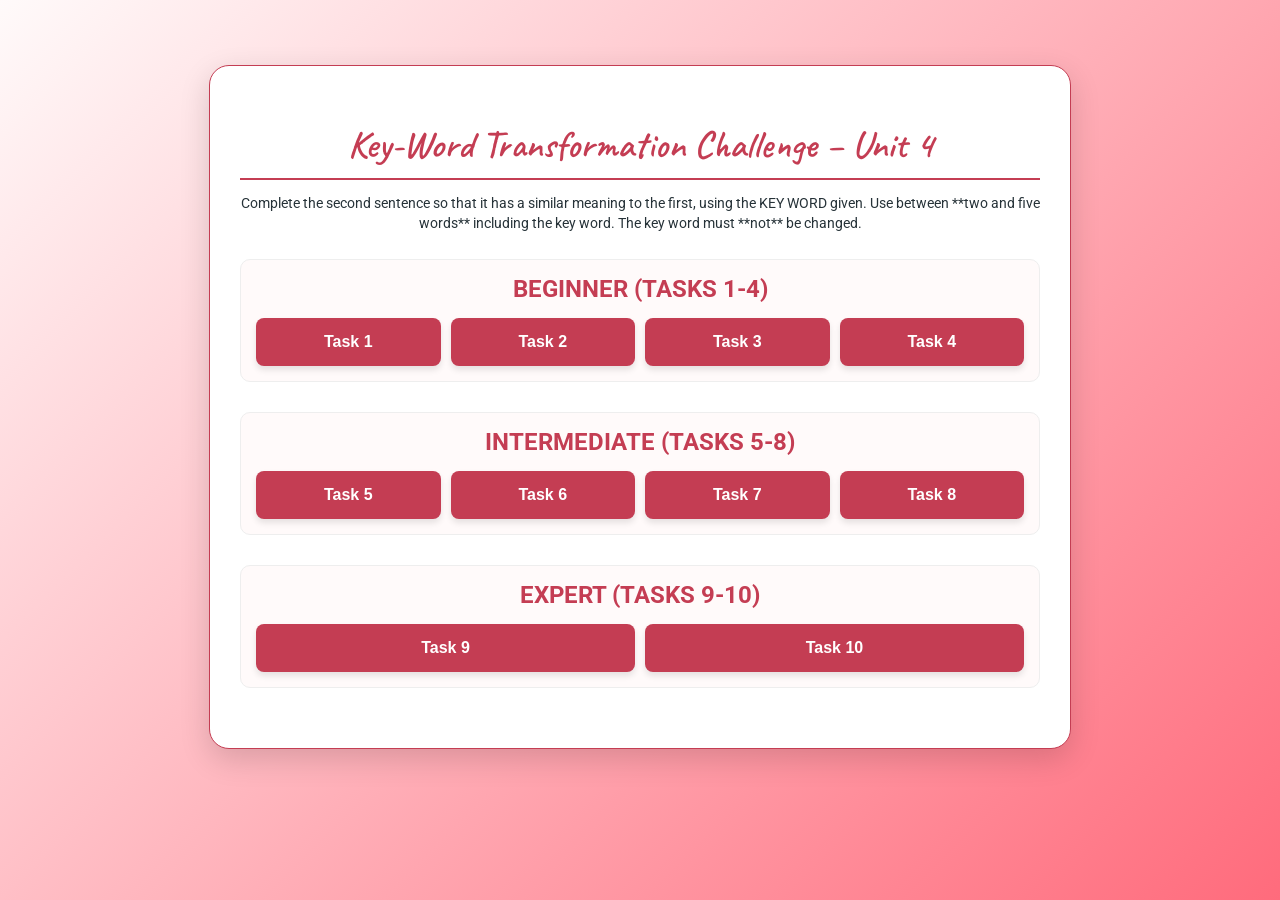
==== expressions1.html @ 1de0b6a9 "Create expressions1.html" ====
<!DOCTYPE html>
<html lang="de">
<head>
    <meta charset="UTF-8">
    <meta name="viewport" content="width=device-width, initial-scale=1.0">
    <title>Key-Word Transformation (Unit 4)</title>
    
    <link rel="preconnect" href="https://fonts.googleapis.com">
    <link rel="preconnect" href="https://fonts.gstatic.com" crossorigin>
    <link href="https://fonts.googleapis.com/css2?family=Caveat:wght@600&family=Roboto:wght@400;700&display=swap" rel="stylesheet">

    <style>
        /* Futuristische/Stylische Rosa-Palette (Unit 4) */
        :root {
            --color-primary: #FF6B7C; /* Leuchtendes Koralle-Pink */
            --color-secondary: #C43D53; /* Dunklere Akzentfarbe */
            --color-background: #fffafa; /* Sehr helles Weiß-Rosa */
            --color-text: #263238; /* Dunkelgrau */
            --color-success: #43a047; /* Grün für Korrekt */
            --color-error: #e53935; /* Rot für Fehler */
            --color-card: #ffffff; /* Weiße Kartenbasis */
            --shadow: 0 10px 30px rgba(0,0,0,0.15);
        }
        
        body {
            box-sizing: border-box;
            margin: 0;
            padding: 20px;
            font-family: 'Roboto', sans-serif;
            background: linear-gradient(135deg, var(--color-background) 0%, var(--color-primary) 100%);
            min-height: 100vh;
            display: flex;
            flex-direction: column;
            align-items: center;
        }

        .main-container {
            background: var(--color-card);
            border-radius: 20px;
            padding: 30px;
            box-shadow: var(--shadow);
            max-width: 800px;
            width: 95%;
            margin-top: 5vh;
            border: 1px solid var(--color-secondary);
        }

        .title {
            font-family: 'Caveat', cursive;
            font-size: 38px;
            font-weight: 600;
            color: var(--color-secondary);
            margin-bottom: 10px;
            text-align: center; 
            border-bottom: 2px solid var(--color-secondary);
            padding-bottom: 10px;
        }

        .instructions {
            text-align: center;
            font-size: 14px;
            color: var(--color-text);
            margin-bottom: 25px;
            line-height: 1.4;
        }
        
        /* MENU STYLING */
        #menuScreen {
            text-align: center;
        }

        .difficulty-group {
            margin-bottom: 30px;
            padding: 15px;
            border: 1px solid #eee;
            border-radius: 10px;
            background-color: var(--color-background);
        }

        .difficulty-title {
            font-size: 1.5em;
            font-weight: 700;
            color: var(--color-secondary);
            margin-bottom: 15px;
            text-transform: uppercase;
        }

        .menu-buttons-grid {
            display: grid;
            grid-template-columns: repeat(auto-fit, minmax(120px, 1fr));
            gap: 10px;
        }

        .task-button {
            background-color: var(--color-secondary);
            color: white;
            border: none;
            padding: 15px 5px;
            border-radius: 8px;
            font-size: 16px;
            font-weight: 700;
            cursor: pointer;
            transition: all 0.3s;
            box-shadow: 0 4px 6px rgba(0, 0, 0, 0.1);
        }

        .task-button:hover {
            background-color: var(--color-primary);
            color: var(--color-text);
            transform: translateY(-2px);
        }

        /* AUFGABEN-STYLING (TASK SCREEN) */
        #taskScreen {
            display: none;
        }

        .task-header {
            display: flex;
            justify-content: space-between;
            align-items: center;
            margin-bottom: 20px;
        }

        .task-title-detail {
            font-size: 1.6em;
            color: var(--color-secondary);
            font-weight: 700;
        }

        .back-button {
            background-color: #9e9e9e; /* Grau */
            color: white;
            border: none;
            padding: 10px 15px;
            border-radius: 8px;
            font-size: 14px;
            cursor: pointer;
            transition: all 0.3s;
        }
        
        /* LÜCKENTEXT STYLING */
        .exercise-list {
            list-style: none;
            padding: 0;
        }

        .exercise-item {
            display: flex;
            flex-direction: column;
            padding: 15px 0;
            border-bottom: 1px dashed #ccc;
            text-align: left;
        }
        
        .exercise-item:last-child {
            border-bottom: none;
        }

        .number {
            font-weight: bold;
            color: var(--color-secondary);
            font-size: 1.2em;
            width: 30px;
            flex-shrink: 0;
            margin-bottom: 10px;
        }

        .original-sentence {
            line-height: 1.6;
            margin-bottom: 10px;
        }

        .transformation {
            display: flex;
            align-items: center;
        }

        .transformation span:first-child {
             padding-right: 5px; /* Abstand vor dem Input */
        }
        
        .transformation span:last-child {
             padding-left: 5px; /* Abstand nach dem Input */
        }

        .gap-input {
            width: 350px; 
            padding: 8px 12px;
            border: 2px solid #ccc;
            border-radius: 8px;
            font-size: 16px;
            transition: all 0.2s;
            margin-right: 5px;
            margin-left: 5px;
            text-align: center;
        }
        .gap-input:focus {
            outline: none;
            border-color: var(--color-secondary);
            box-shadow: 0 0 5px rgba(196, 61, 83, 0.5);
        }
        
        .hint {
            font-weight: bold;
            color: var(--color-secondary);
            font-size: 1.1em;
            width: 120px;
            flex-shrink: 0;
            text-align: right;
            margin-left: 10px;
        }

        /* CHECK BUTTON & FEEDBACK */
        .controls {
            text-align: center;
            padding-top: 20px;
        }

        .check-button {
            background-color: var(--color-secondary);
            color: white;
            border: none;
            padding: 12px 30px;
            border-radius: 10px;
            font-size: 18px;
            font-weight: 700;
            cursor: pointer;
            transition: all 0.3s;
            box-shadow: 0 4px 10px rgba(0, 0, 0, 0.1);
        }

        .check-button:hover {
            background-color: var(--color-primary);
            color: var(--color-text);
            transform: translateY(-2px);
        }

        .result-message {
            margin-top: 20px;
            font-size: 1.1em;
            font-weight: 700;
            padding: 15px;
            border-radius: 8px;
        }

        .result-message.success {
            background-color: #e8f5e9; 
            color: var(--color-success);
        }

        .result-message.failure {
            background-color: #fbe9e7;
            color: var(--color-error);
        }

        /* LÖSUNGSANZEIGE */
        .show-solution {
            text-decoration: underline;
            color: var(--color-secondary);
            cursor: pointer;
            margin-left: 15px;
        }
        
        .correct-answer {
            color: var(--color-success);
            font-weight: bold;
            margin-left: 10px;
            display: none;
        }

    </style>
</head>
<body>
    
    <div class="main-container">
        <h1 class="title">Key-Word Transformation Challenge – Unit 4</h1>
        <p class="instructions">Complete the second sentence so that it has a similar meaning to the first, using the KEY WORD given. Use between **two and five words** including the key word. The key word must **not** be changed.</p>

        <!-- MENU SCREEN -->
        <div id="menuScreen">
            
            <div class="difficulty-group">
                <div class="difficulty-title">Beginner (Tasks 1-4)</div>
                <div class="menu-buttons-grid">
                    <button class="task-button" onclick="loadTask(1)">Task 1</button>
                    <button class="task-button" onclick="loadTask(2)">Task 2</button>
                    <button class="task-button" onclick="loadTask(3)">Task 3</button>
                    <button class="task-button" onclick="loadTask(4)">Task 4</button>
                </div>
            </div>

            <div class="difficulty-group">
                <div class="difficulty-title">Intermediate (Tasks 5-8)</div>
                <div class="menu-buttons-grid">
                    <button class="task-button" onclick="loadTask(5)">Task 5</button>
                    <button class="task-button" onclick="loadTask(6)">Task 6</button>
                    <button class="task-button" onclick="loadTask(7)">Task 7</button>
                    <button class="task-button" onclick="loadTask(8)">Task 8</button>
                </div>
            </div>

            <div class="difficulty-group">
                <div class="difficulty-title">Expert (Tasks 9-10)</div>
                <div class="menu-buttons-grid">
                    <button class="task-button" onclick="loadTask(9)">Task 9</button>
                    <button class="task-button" onclick="loadTask(10)">Task 10</button>
                </div>
            </div>
        </div>

        <!-- TASK SCREEN -->
        <div id="taskScreen">
            <div class="task-header">
                <button class="back-button" onclick="showMenu()">← Zurück zur Auswahl</button>
                <div class="task-title-detail" id="currentTaskTitle">Task X - Level Y</div>
            </div>

            <ul class="exercise-list" id="exerciseList">
                <!-- Exercises will be generated here -->
            </ul>

            <div class="controls">
                <button class="check-button" onclick="checkAllAnswers()">Prüfen</button>
                <span class="show-solution" id="solutionButton" onclick="toggleSolutions()">Lösungen anzeigen</span>
                <div class="result-message" id="resultMessage" style="display: none;"></div>
            </div>
        </div>
    </div>

    <script>
        // #######################################################
        // 1. ÜBUNGSDATEN (10 Tasks à 5 Sätze = 50 Transformationen für Unit 4)
        // KORRIGIERTE STRUKTUR
        // #######################################################
        const allTasks = {
            // --- BEGINNER TASKS (1-4) ---
            1: {
                level: "Beginner",
                exercises: [
                    { id: 1, sentence1: "The doctor examined the patient's knee very carefully.", sentence2_part1: "The doctor carried", sentence2_part2: "the patient's knee.", key_word: "EXAMINATION", answer: "out a careful examination of" }, // 5 words
                    { id: 2, sentence1: "They decided not to participate in the local election.", sentence2_part1: "They decided", sentence2_part2: "the local election.", key_word: "PART", answer: "not to take part in" }, // 5 words
                    { id: 3, sentence1: "The manager intends to transform the office space soon.", sentence2_part1: "The manager", sentence2_part2: "to transform the office space soon.", key_word: "IS", answer: "is intending" }, // 2 words
                    { id: 4, sentence1: "The amount of toxic waste was more than we had anticipated.", sentence2_part1: "The amount of toxic waste", sentence2_part2: "anticipated.", key_word: "GREATER", answer: "was greater than" }, // 3 words
                    { id: 5, sentence1: "The company will reduce the number of employees next month.", sentence2_part1: "The company will", sentence2_part2: "the number of employees next month.", key_word: "DOWN", answer: "cut down on" } // 3 words
                ]
            },
            2: {
                level: "Beginner",
                exercises: [
                    { id: 1, sentence1: "The military leader said he would not surrender his command easily.", sentence2_part1: "The military leader said he would not", sentence2_part2: "his command easily.", key_word: "DOWN", answer: "back down" }, // 2 words
                    { id: 2, sentence1: "We must unite now, otherwise we will lose the battle.", sentence2_part1: "We will lose the battle", sentence2_part2: "we unite now.", key_word: "UNLESS", answer: "unless" }, // 1 word
                    { id: 3, sentence1: "They don't often show such enthusiasm for a new project.", sentence2_part1: "", sentence2_part2: "they show such enthusiasm for a new project.", key_word: "RARELY", answer: "Rarely do" }, // 2 words
                    { id: 4, sentence1: "I wish I had been more active in the climate movement.", sentence2_part1: "I wish I", sentence2_part2: "the climate movement.", key_word: "PART", answer: "had taken part in" }, // 4 words
                    { id: 5, sentence1: "The environmental damage was very intense and required immediate action.", sentence2_part1: "The environmental damage was a", sentence2_part2: "and required immediate action.", key_word: "MAJOR", answer: "major issue" } // 2 words
                ]
            },
            3: {
                level: "Beginner",
                exercises: [
                    { id: 1, sentence1: "She has the ability to organize everything systematically and logically.", sentence2_part1: "She can", sentence2_part2: "everything systematically and logically.", key_word: "SYSTEMATIC", answer: "organize" }, // 1 word
                    { id: 2, sentence1: "The mayor promised to take action immediately to tackle the problem.", sentence2_part1: "The mayor promised to", sentence2_part2: "immediately to tackle the problem.", key_word: "MEASURES", answer: "take measures" }, // 2 words
                    { id: 3, sentence1: "The old warehouse is believed to have been renovated last year.", sentence2_part1: "It", sentence2_part2: "the old warehouse was renovated last year.", key_word: "IS", answer: "is believed that" }, // 3 words
                    { id: 4, sentence1: "It's obvious that the project manager exaggerates the difficulties.", sentence2_part1: "It", sentence2_part2: "that the project manager exaggerates the difficulties.", key_word: "CLEAR", answer: "is clear" }, // 2 words
                    { id: 5, sentence1: "I regret not having invested in solar power years ago.", sentence2_part1: "", sentence2_part2: "I had invested in solar power years ago.", key_word: "WISH", answer: "I wish" } // 2 words
                ]
            },
            4: {
                level: "Beginner",
                exercises: [
                    { id: 1, sentence1: "The police searched the entire area to find evidence of the crime.", sentence2_part1: "The police searched the entire area to", sentence2_part2: "the crime.", key_word: "INVESTIGATE", answer: "investigate" }, // 1 word
                    { id: 2, sentence1: "He said the final decision was his own and was not open to question.", sentence2_part1: "He said the decision was", sentence2_part2: "and was not open to question.", key_word: "FINAL", answer: "final" }, // 1 word
                    { id: 3, sentence1: "She has been a loyal member of the general assembly for five years.", sentence2_part1: "She has", sentence2_part2: "the general assembly for five years.", key_word: "MEMBER", answer: "been a member of" }, // 4 words
                    { id: 4, sentence1: "He always tries to get involved in the discussion about green energy.", sentence2_part1: "He always tries to", sentence2_part2: "in the discussion about green energy.", key_word: "PART", answer: "take part" }, // 2 words
                    { id: 5, sentence1: "The two organizations worked together to achieve a great outcome.", sentence2_part1: "The two organizations worked", sentence2_part2: "to achieve a great outcome.", key_word: "COOPERATION", answer: "in cooperation" } // 2 words
                ]
            },
            
            // --- INTERMEDIATE TASKS (5-8) ---
            5: {
                level: "Intermediate",
                exercises: [
                    { id: 1, sentence1: "The lawyer was able to prove the client's innocence.", sentence2_part1: "The lawyer was", sentence2_part2: "to prove the client's innocence.", key_word: "EVIDENCE", answer: "able to find evidence" }, // 4 words
                    { id: 2, sentence1: "The amount of carbon dioxide in the air has steadily increased.", sentence2_part1: "There has been a steady", sentence2_part2: "the amount of carbon dioxide in the air.", key_word: "RISE", answer: "rise in" }, // 2 words
                    { id: 3, sentence1: "Only after the negotiations did they approve the budget.", sentence2_part1: "They", sentence2_part2: "approve the budget until after the negotiations.", key_word: "NOT", answer: "did not" }, // 2 words
                    { id: 4, sentence1: "I wish I could have witnessed the transition to democracy.", sentence2_part1: "", sentence2_part2: "I could have witnessed the transition to democracy.", key_word: "COULD", answer: "If only" }, // 2 words
                    { id: 5, sentence1: "The construction team was able to navigate the difficult terrain without any problems.", sentence2_part1: "The construction team", sentence2_part2: "navigating the difficult terrain.", key_word: "DIFFICULTY", answer: "had no difficulty" } // 3 words
                ]
            },
            6: {
                level: "Intermediate",
                exercises: [
                    { id: 1, sentence1: "The old man was too weak to lift the heavy shoebox.", sentence2_part1: "The old man", sentence2_part2: "to lift the heavy shoebox.", key_word: "STRENGTH", answer: "did not have the strength" }, // 5 words
                    { id: 2, sentence1: "The manager's intention was to transform the office into an open space.", sentence2_part1: "The manager's plan", sentence2_part2: "transforming the office into an open space.", key_word: "AIMED", answer: "was aimed at" }, // 3 words
                    { id: 3, sentence1: "We must accept that the old process is now irrelevant.", sentence2_part1: "We must", sentence2_part2: "the irrelevance of the old process.", key_word: "TERMS", answer: "come to terms with" }, // 4 words
                    { id: 4, sentence1: "The news of the scandal came as a great shock to all the activists.", sentence2_part1: "All the activists", sentence2_part2: "by the news of the scandal.", key_word: "TAKEN", answer: "were taken aback" }, // 3 words
                    { id: 5, sentence1: "They finally made a compromise on the details of the agreement.", sentence2_part1: "They finally made a", sentence2_part2: "on the details of the agreement.", key_word: "TRADE", answer: "trade-off" } // 2 words
                ]
            },
            7: {
                level: "Intermediate",
                exercises: [
                    { id: 1, sentence1: "I regret not having been open-minded about her proposal.", sentence2_part1: "", sentence2_part2: "I had been open-minded about her proposal.", key_word: "ONLY", answer: "If only" }, // 2 words
                    { id: 2, sentence1: "He rarely makes a mistake when transcribing data.", sentence2_part1: "It is", sentence2_part2: "that he makes a mistake when transcribing data.", key_word: "SELDOM", answer: "seldom" }, // 1 word
                    { id: 3, sentence1: "I think you should reconsider your intention to quit the job.", sentence2_part1: "I think", sentence2_part2: "reconsider your intention to quit the job.", key_word: "BETTER", answer: "you had better" }, // 3 words
                    { id: 4, sentence1: "He said the sheer volume of toxic waste was hard to tackle.", sentence2_part1: "He said it was hard work", sentence2_part2: "the sheer volume of toxic waste.", key_word: "TACKLING", answer: "tackling" }, // 1 word
                    { id: 5, sentence1: "They will not approve the funds unless all the candidates are examined.", sentence2_part1: "They will not approve the funds", sentence2_part2: "all the candidates are examined.", key_word: "IF", answer: "if" } // 1 word
                ]
            },
            8: {
                level: "Intermediate",
                exercises: [
                    { id: 1, sentence1: "It's possible that the colony will be successful, but it's doubtful.", sentence2_part1: "There", sentence2_part2: "of the colony's success, but it's doubtful.", key_word: "LIKELIHOOD", answer: "is little likelihood" }, // 3 words
                    { id: 2, sentence1: "They said the new measure was effective, and what's more, eco-friendly.", sentence2_part1: "The new measure was effective,", sentence2_part2: "eco-friendly.", key_word: "AND", answer: "and also" }, // 2 words
                    { id: 3, sentence1: "The team's manager is the person who will lead the transformation.", sentence2_part1: "The team's manager is the person", sentence2_part2: "charge of the transformation.", key_word: "IN", answer: "in" }, // 1 word
                    { id: 4, sentence1: "We must preserve all the information from the initial examination.", sentence2_part1: "All the information from the initial examination", sentence2_part2: "preserved.", key_word: "MUST", answer: "must be" }, // 2 words
                    { id: 5, sentence1: "The scientist was accused of exaggerating the amount of damage.", sentence2_part1: "The scientist faced the", sentence2_part2: "of exaggerating the amount of damage.", key_word: "ACCUSATION", answer: "accusation" } // 1 word
                ]
            },

            // --- EXPERT TASKS (9-10) ---
            9: {
                level: "Expert",
                exercises: [
                    { id: 1, sentence1: "The politician failed to accept that the project was completely meaningless.", sentence2_part1: "The politician failed to accept the", sentence2_part2: "of the project.", key_word: "MEANING", answer: "lack of meaning" }, // 3 words
                    { id: 2, sentence1: "I regret not having been able to visit the research laboratory earlier.", sentence2_part1: "", sentence2_part2: "I could have visited the research laboratory earlier.", key_word: "ONLY", answer: "If only" }, // 2 words
                    { id: 3, sentence1: "They had no choice but to accept the unjust conditions of the contract.", sentence2_part1: "They", sentence2_part2: "to accept the unjust conditions of the contract.", key_word: "HAD", answer: "had no option but" }, // 4 words
                    { id: 4, sentence1: "The new eco-friendly policy is now being systematically implemented.", sentence2_part1: "The new eco-friendly policy", sentence2_part2: "out systematically.", key_word: "CARRIED", answer: "is now being carried" }, // 4 words
                    { id: 5, sentence1: "The only thing he was able to recover was the small hard hat.", sentence2_part1: "He was able to recover", sentence2_part2: "the small hard hat.", key_word: "BUT", answer: "nothing but" } // 2 words
                ]
            },
            10: {
                level: "Expert",
                exercises: [
                    { id: 1, sentence1: "The sheer volume of floodwater was greater than anyone had prepared for.", sentence2_part1: "The sheer volume of floodwater was greater", sentence2_part2: "anyone had prepared for.", key_word: "ACCOUNT", answer: "on account of" }, // 3 words
                    { id: 2, sentence1: "The team will probably not succeed without additional funding.", sentence2_part1: "The team will not succeed", sentence2_part2: "they receive additional funding.", key_word: "UNLESS", answer: "unless" }, // 1 word
                    { id: 3, sentence1: "His new role involves leading the entire logistics department.", sentence2_part1: "His new role involves him", sentence2_part2: "the entire logistics department.", key_word: "IN", answer: "in leading" }, // 2 words
                    { id: 4, sentence1: "It's possible that the new measure will be approved next week.", sentence2_part1: "There", sentence2_part2: "the new measure being approved next week.", key_word: "POSSIBILITY", answer: "is a possibility of" }, // 4 words
                    { id: 5, sentence1: "The old man was too weak to manoeuvre the heavy machinery.", sentence2_part1: "The old man did", sentence2_part2: "to manoeuvre the heavy machinery.", key_word: "STRENGTH", answer: "not have the strength" } // 4 words
                ]
            }
        };

        let currentTaskData = [];
        let currentTaskID = 0;
        
        const menuScreen = document.getElementById('menuScreen');
        const taskScreen = document.getElementById('taskScreen');
        const exerciseList = document.getElementById('exerciseList');
        const currentTaskTitle = document.getElementById('currentTaskTitle');
        const resultMessage = document.getElementById('resultMessage');

        // #######################################################
        // 2. STEUERUNG
        // #######################################################
        
        function showMenu() {
            menuScreen.style.display = 'block';
            taskScreen.style.display = 'none';
            resultMessage.style.display = 'none';
        }

        function loadTask(taskID) {
            currentTaskID = taskID;
            const task = allTasks[taskID];
            currentTaskData = task.exercises;
            
            // Bestimmt das Level für die Anzeige
            let level;
            if (taskID >= 1 && taskID <= 4) level = "Beginner";
            else if (taskID >= 5 && taskID <= 8) level = "Intermediate";
            else level = "Expert";

            currentTaskTitle.textContent = `Task ${taskID} - ${level}`;
            
            // RENDERING MIT NEUER DREI-TEILIGER SATZSTRUKTUR
            exerciseList.innerHTML = currentTaskData.map(ex => {
                return `
                    <li class="exercise-item">
                        <span class="number">${ex.id}.</span>
                        <span class="original-sentence">${ex.sentence1}</span>
                        <div class="transformation">
                            <span>${ex.sentence2_part1}</span>
                            <input type="text" id="input-${ex.id}" class="gap-input" data-id="${ex.id}" placeholder="${ex.key_word} muss enthalten sein">
                            <span>${ex.sentence2_part2}</span>
                            <span class="hint">(${ex.key_word})</span>
                        </div>
                        <span id="solution-${ex.id}" class="correct-answer">Lösung: ${ex.answer.split(' ').length} Wörter, inkl. KEY WORD. Korrekt: ${ex.answer}</span>
                    </li>
                `;
            }).join('');

            // Ansicht wechseln und Lösungen verstecken
            menuScreen.style.display = 'none';
            taskScreen.style.display = 'block';
            toggleSolutions(true); // Versteckt Lösungen beim Start des Tasks
            resultMessage.style.display = 'none';
        }

        // #######################################################
        // 3. LOGIK UND PRÜFUNG
        // #######################################################

        function checkAllAnswers() {
            let correctCount = 0;
            const totalCount = currentTaskData.length;
            const rootStyles = getComputedStyle(document.documentElement);
            const varColorSuccess = rootStyles.getPropertyValue('--color-success');
            const varColorError = rootStyles.getPropertyValue('--color-error');

            currentTaskData.forEach(ex => {
                const inputElement = document.getElementById(`input-${ex.id}`);
                const userAnswer = inputElement.value.trim().toLowerCase();
                const correctAnswer = ex.answer.toLowerCase();
                
                // Styling zurücksetzen
                inputElement.style.borderColor = '#ccc';

                const isCorrect = (userAnswer === correctAnswer); 

                if (isCorrect) {
                    correctCount++;
                    inputElement.style.borderColor = varColorSuccess;
                } else if (userAnswer.length > 0) {
                    inputElement.style.borderColor = varColorError;
                }
            });

            // Ergebnis anzeigen
            resultMessage.style.display = 'block';
            resultMessage.textContent = `Ergebnis für Task ${currentTaskID}: ${correctCount} von ${totalCount} korrekt.`;

            if (correctCount === totalCount) {
                resultMessage.className = 'result-message success';
                resultMessage.textContent = `Perfekt! Task ${currentTaskID} vollständig korrekt gelöst.`;
            } else {
                resultMessage.className = 'result-message failure';
            }
        }
        
        function toggleSolutions(hideOnly = false) {
            const solutionSpans = document.querySelectorAll('.correct-answer');
            const button = document.getElementById('solutionButton');
            
            let isHidden = solutionSpans.length > 0 && (solutionSpans[0].style.display === 'none' || solutionSpans[0].style.display === '');

            if (hideOnly) {
                solutionSpans.forEach(span => span.style.display = 'none');
                button.textContent = 'Lösungen anzeigen';
                return;
            }

            if (isHidden) {
                solutionSpans.forEach(span => span.style.display = 'block');
                button.textContent = 'Lösungen verbergen';
            } else {
                solutionSpans.forEach(span => span.style.display = 'none');
                button.textContent = 'Lösungen anzeigen';
            }
        }

        // #######################################################
        // 4. INITIALISIERUNG
        // #######################################################
        
        window.onload = () => {
             showMenu();
        }
    </script>
</body>
</html>
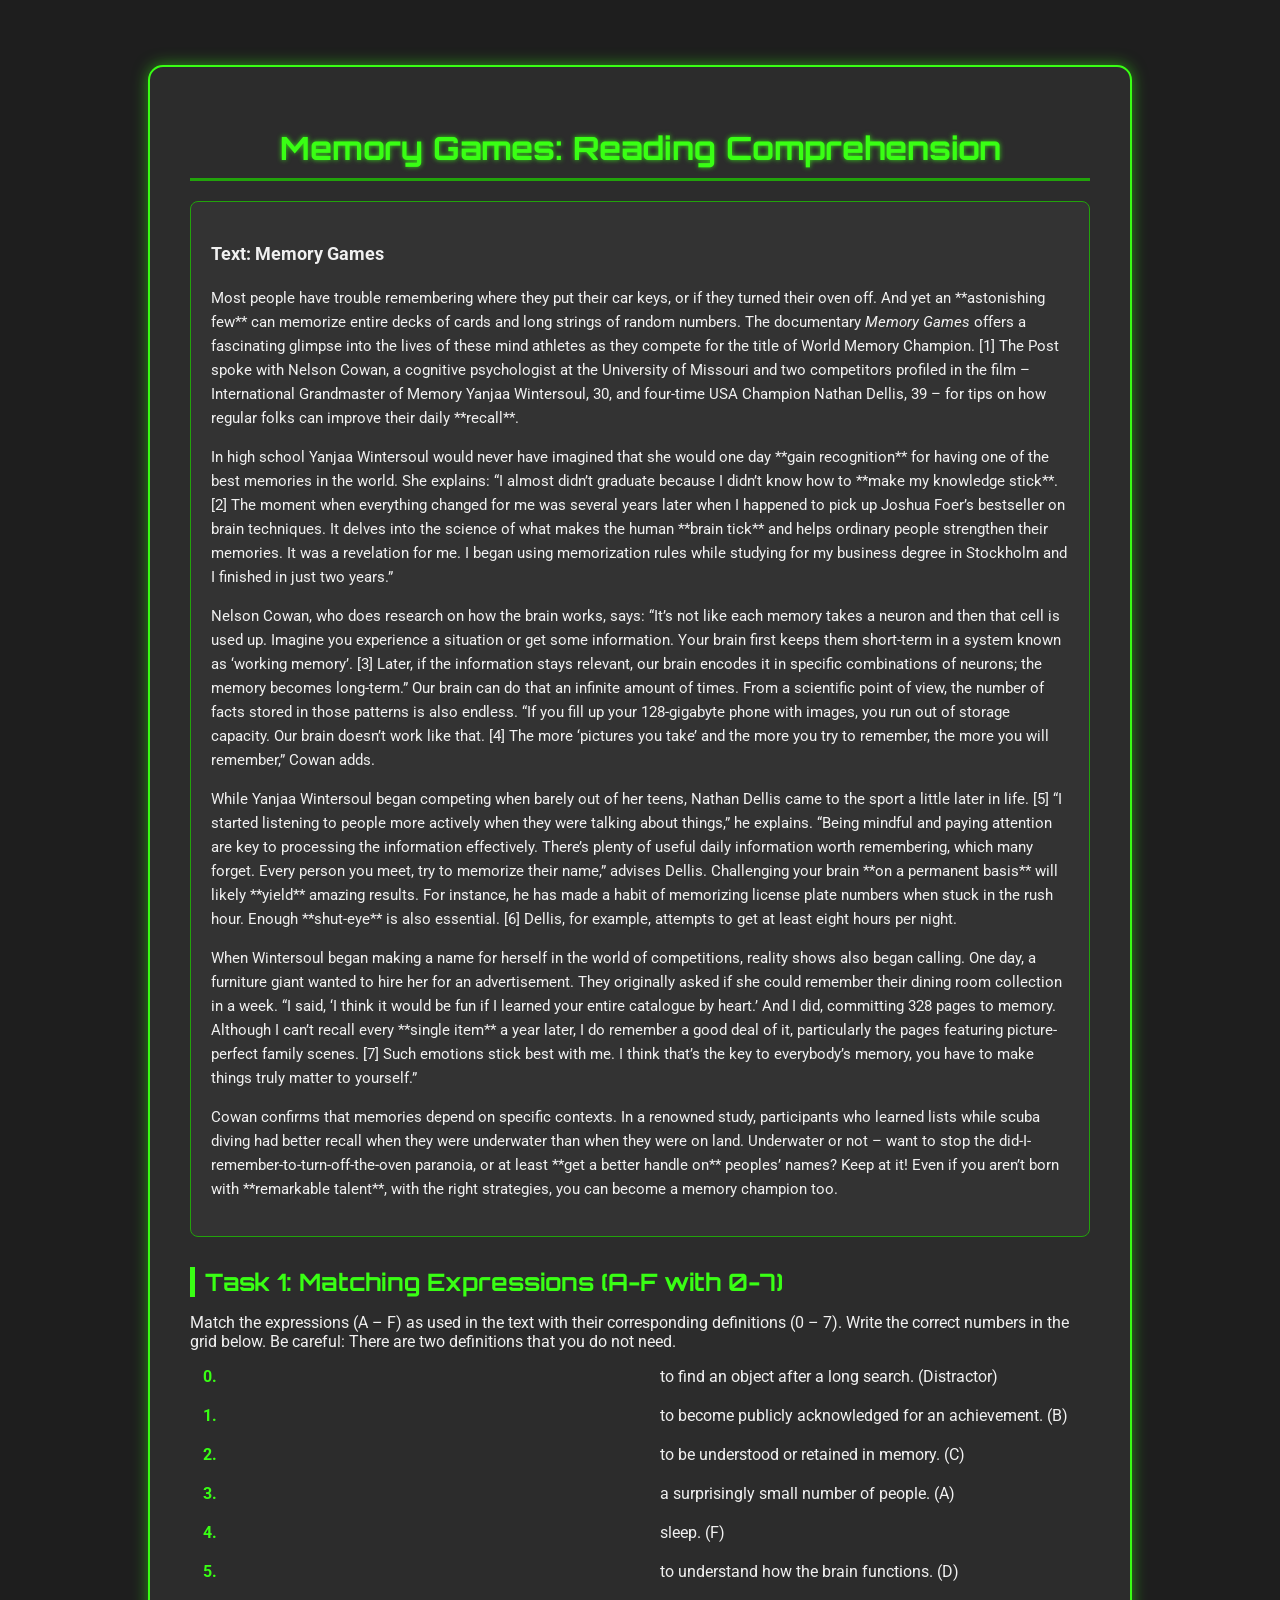
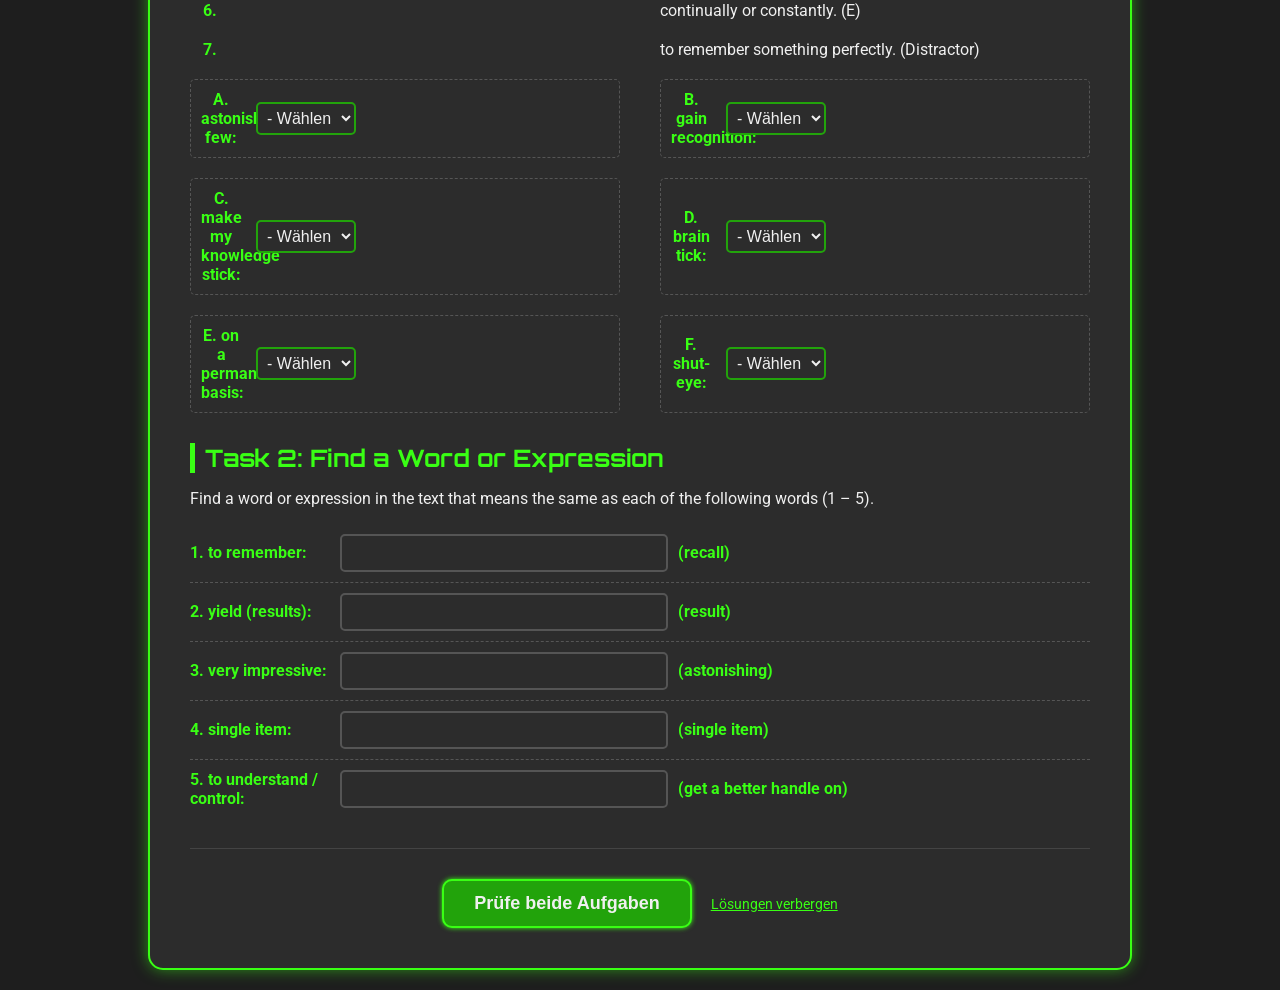
==== commit 272714d3: "Update expressions1.html" ====
--- a/expressions1.html
+++ b/expressions1.html
@@ -3,31 +3,34 @@
 <head>
     <meta charset="UTF-8">
     <meta name="viewport" content="width=device-width, initial-scale=1.0">
-    <title>Key-Word Transformation (Unit 4)</title>
+    <title>Reading Comprehension: Memory Games</title>
     
     <link rel="preconnect" href="https://fonts.googleapis.com">
     <link rel="preconnect" href="https://fonts.gstatic.com" crossorigin>
-    <link href="https://fonts.googleapis.com/css2?family=Caveat:wght@600&family=Roboto:wght@400;700&display=swap" rel="stylesheet">
+    <link href="https://fonts.googleapis.com/css2?family=Caveat:wght@600&family=Roboto:wght@400;700&family=Orbitron:wght@700&display=swap" rel="stylesheet">
 
     <style>
-        /* Futuristische/Stylische Rosa-Palette (Unit 4) */
+        /* High-Tech / Neon Green Palette */
         :root {
-            --color-primary: #FF6B7C; /* Leuchtendes Koralle-Pink */
-            --color-secondary: #C43D53; /* Dunklere Akzentfarbe */
-            --color-background: #fffafa; /* Sehr helles Weiß-Rosa */
-            --color-text: #263238; /* Dunkelgrau */
-            --color-success: #43a047; /* Grün für Korrekt */
-            --color-error: #e53935; /* Rot für Fehler */
-            --color-card: #ffffff; /* Weiße Kartenbasis */
-            --shadow: 0 10px 30px rgba(0,0,0,0.15);
+            --color-primary: #39ff14; /* Neon Green */
+            --color-secondary: #22a30b; /* Darker Green */
+            --color-background: #1e1e1e; /* Dark Grey/Black */
+            --color-text: #f0f0f0; /* Off-White */
+            --color-success: #39ff14; /* Neon Green */
+            --color-error: #ff3914; /* Neon Red */
+            --color-card: #2c2c2c; /* Slightly Lighter Card Background */
+            --shadow: 0 0 15px rgba(57, 255, 20, 0.5); /* Neon Shadow */
+            --font-display: 'Orbitron', sans-serif;
+            --font-text: 'Roboto', sans-serif;
         }
         
         body {
             box-sizing: border-box;
             margin: 0;
             padding: 20px;
-            font-family: 'Roboto', sans-serif;
-            background: linear-gradient(135deg, var(--color-background) 0%, var(--color-primary) 100%);
+            font-family: var(--font-text);
+            background-color: var(--color-background);
+            color: var(--color-text);
             min-height: 100vh;
             display: flex;
             flex-direction: column;
@@ -36,522 +39,407 @@
 
         .main-container {
             background: var(--color-card);
-            border-radius: 20px;
-            padding: 30px;
+            border-radius: 15px;
+            padding: 40px;
             box-shadow: var(--shadow);
-            max-width: 800px;
+            max-width: 900px;
             width: 95%;
             margin-top: 5vh;
+            border: 2px solid var(--color-primary);
+        }
+
+        .title {
+            font-family: var(--font-display);
+            font-size: 32px;
+            font-weight: 700;
+            color: var(--color-primary);
+            margin-bottom: 20px;
+            text-align: center; 
+            border-bottom: 3px solid var(--color-secondary);
+            padding-bottom: 10px;
+            text-shadow: 0 0 5px rgba(57, 255, 20, 0.8);
+        }
+        
+        /* TEXT AREA STYLING */
+        .text-section {
             border: 1px solid var(--color-secondary);
-        }
-
-        .title {
-            font-family: 'Caveat', cursive;
-            font-size: 38px;
-            font-weight: 600;
-            color: var(--color-secondary);
-            margin-bottom: 10px;
-            text-align: center; 
-            border-bottom: 2px solid var(--color-secondary);
-            padding-bottom: 10px;
-        }
-
-        .instructions {
+            padding: 20px;
+            border-radius: 8px;
+            margin-bottom: 30px;
+            line-height: 1.6;
+            font-size: 15px;
+            background-color: #333;
+        }
+        
+        .task-title {
+            font-family: var(--font-display);
+            color: var(--color-primary);
+            font-size: 1.5em;
+            margin-top: 30px;
+            margin-bottom: 15px;
+            border-left: 5px solid var(--color-primary);
+            padding-left: 10px;
+        }
+
+        /* --- TASK 1: MATCHING STYLING --- */
+        .matching-grid {
+            display: grid;
+            grid-template-columns: 1fr 1fr;
+            gap: 20px 40px;
+            margin-bottom: 20px;
+        }
+
+        .matching-pair {
+            display: flex;
+            align-items: center;
+            padding: 10px;
+            border: 1px dashed #555;
+            border-radius: 5px;
+        }
+
+        .expression, .definition {
+            font-weight: bold;
+            color: var(--color-primary);
+            width: 40px;
+            flex-shrink: 0;
+            margin-right: 15px;
             text-align: center;
-            font-size: 14px;
+        }
+        
+        .definition-text {
             color: var(--color-text);
-            margin-bottom: 25px;
-            line-height: 1.4;
-        }
-        
-        /* MENU STYLING */
-        #menuScreen {
+        }
+
+        .matching-select {
+            padding: 5px;
+            border-radius: 5px;
+            border: 2px solid var(--color-secondary);
+            background-color: var(--color-card);
+            color: var(--color-text);
+            font-size: 1em;
+            width: 100px;
             text-align: center;
         }
-
-        .difficulty-group {
-            margin-bottom: 30px;
-            padding: 15px;
-            border: 1px solid #eee;
-            border-radius: 10px;
-            background-color: var(--color-background);
-        }
-
-        .difficulty-title {
-            font-size: 1.5em;
-            font-weight: 700;
-            color: var(--color-secondary);
-            margin-bottom: 15px;
-            text-transform: uppercase;
-        }
-
-        .menu-buttons-grid {
-            display: grid;
-            grid-template-columns: repeat(auto-fit, minmax(120px, 1fr));
-            gap: 10px;
-        }
-
-        .task-button {
-            background-color: var(--color-secondary);
-            color: white;
-            border: none;
-            padding: 15px 5px;
-            border-radius: 8px;
-            font-size: 16px;
-            font-weight: 700;
-            cursor: pointer;
-            transition: all 0.3s;
-            box-shadow: 0 4px 6px rgba(0, 0, 0, 0.1);
-        }
-
-        .task-button:hover {
-            background-color: var(--color-primary);
-            color: var(--color-text);
-            transform: translateY(-2px);
-        }
-
-        /* AUFGABEN-STYLING (TASK SCREEN) */
-        #taskScreen {
-            display: none;
-        }
-
-        .task-header {
-            display: flex;
-            justify-content: space-between;
-            align-items: center;
-            margin-bottom: 20px;
-        }
-
-        .task-title-detail {
-            font-size: 1.6em;
-            color: var(--color-secondary);
-            font-weight: 700;
-        }
-
-        .back-button {
-            background-color: #9e9e9e; /* Grau */
-            color: white;
-            border: none;
-            padding: 10px 15px;
-            border-radius: 8px;
-            font-size: 14px;
-            cursor: pointer;
-            transition: all 0.3s;
-        }
-        
-        /* LÜCKENTEXT STYLING */
-        .exercise-list {
+        
+        /* --- TASK 2: SYNONYM STYLING --- */
+        .synonym-list {
             list-style: none;
             padding: 0;
         }
-
-        .exercise-item {
-            display: flex;
-            flex-direction: column;
-            padding: 15px 0;
-            border-bottom: 1px dashed #ccc;
-            text-align: left;
-        }
-        
-        .exercise-item:last-child {
-            border-bottom: none;
-        }
-
-        .number {
-            font-weight: bold;
-            color: var(--color-secondary);
-            font-size: 1.2em;
-            width: 30px;
-            flex-shrink: 0;
-            margin-bottom: 10px;
-        }
-
-        .original-sentence {
-            line-height: 1.6;
-            margin-bottom: 10px;
-        }
-
-        .transformation {
+        
+        .synonym-item {
             display: flex;
             align-items: center;
-        }
-
-        .transformation span:first-child {
-             padding-right: 5px; /* Abstand vor dem Input */
-        }
-        
-        .transformation span:last-child {
-             padding-left: 5px; /* Abstand nach dem Input */
-        }
-
-        .gap-input {
-            width: 350px; 
+            padding: 10px 0;
+            border-bottom: 1px dashed #555;
+        }
+        
+        .synonym-item:last-child {
+            border-bottom: none;
+        }
+
+        .target-word {
+            font-weight: bold;
+            color: var(--color-primary);
+            width: 150px;
+            flex-shrink: 0;
+        }
+        
+        .synonym-input {
             padding: 8px 12px;
-            border: 2px solid #ccc;
-            border-radius: 8px;
-            font-size: 16px;
-            transition: all 0.2s;
-            margin-right: 5px;
-            margin-left: 5px;
-            text-align: center;
-        }
-        .gap-input:focus {
+            border: 2px solid #555;
+            border-radius: 5px;
+            font-size: 1em;
+            background-color: var(--color-card);
+            color: var(--color-text);
+            transition: border-color 0.2s;
+            width: 300px;
+        }
+        
+        .synonym-input:focus {
             outline: none;
-            border-color: var(--color-secondary);
-            box-shadow: 0 0 5px rgba(196, 61, 83, 0.5);
-        }
-        
-        .hint {
-            font-weight: bold;
-            color: var(--color-secondary);
-            font-size: 1.1em;
-            width: 120px;
-            flex-shrink: 0;
-            text-align: right;
-            margin-left: 10px;
+            border-color: var(--color-primary);
         }
 
         /* CHECK BUTTON & FEEDBACK */
         .controls {
             text-align: center;
-            padding-top: 20px;
+            padding-top: 30px;
+            border-top: 1px solid #444;
+            margin-top: 30px;
         }
 
         .check-button {
             background-color: var(--color-secondary);
-            color: white;
-            border: none;
+            color: var(--color-text);
+            border: 2px solid var(--color-primary);
             padding: 12px 30px;
             border-radius: 10px;
             font-size: 18px;
             font-weight: 700;
             cursor: pointer;
             transition: all 0.3s;
-            box-shadow: 0 4px 10px rgba(0, 0, 0, 0.1);
+            box-shadow: 0 0 5px var(--color-primary);
         }
 
         .check-button:hover {
             background-color: var(--color-primary);
-            color: var(--color-text);
-            transform: translateY(-2px);
-        }
-
+            color: var(--color-background);
+            box-shadow: 0 0 15px var(--color-primary);
+        }
+        
         .result-message {
             margin-top: 20px;
             font-size: 1.1em;
             font-weight: 700;
             padding: 15px;
             border-radius: 8px;
+            border: 1px solid;
         }
 
         .result-message.success {
-            background-color: #e8f5e9; 
+            background-color: rgba(57, 255, 20, 0.1); 
             color: var(--color-success);
+            border-color: var(--color-success);
         }
 
         .result-message.failure {
-            background-color: #fbe9e7;
+            background-color: rgba(255, 57, 20, 0.1);
             color: var(--color-error);
+            border-color: var(--color-error);
         }
 
         /* LÖSUNGSANZEIGE */
-        .show-solution {
-            text-decoration: underline;
-            color: var(--color-secondary);
-            cursor: pointer;
-            margin-left: 15px;
-        }
-        
         .correct-answer {
             color: var(--color-success);
             font-weight: bold;
             margin-left: 10px;
             display: none;
         }
+        
+        .show-solution {
+            text-decoration: underline;
+            color: var(--color-primary);
+            cursor: pointer;
+            margin-left: 15px;
+            font-size: 14px;
+        }
 
     </style>
 </head>
 <body>
     
     <div class="main-container">
-        <h1 class="title">Key-Word Transformation Challenge – Unit 4</h1>
-        <p class="instructions">Complete the second sentence so that it has a similar meaning to the first, using the KEY WORD given. Use between **two and five words** including the key word. The key word must **not** be changed.</p>
-
-        <!-- MENU SCREEN -->
-        <div id="menuScreen">
-            
-            <div class="difficulty-group">
-                <div class="difficulty-title">Beginner (Tasks 1-4)</div>
-                <div class="menu-buttons-grid">
-                    <button class="task-button" onclick="loadTask(1)">Task 1</button>
-                    <button class="task-button" onclick="loadTask(2)">Task 2</button>
-                    <button class="task-button" onclick="loadTask(3)">Task 3</button>
-                    <button class="task-button" onclick="loadTask(4)">Task 4</button>
-                </div>
+        <h1 class="title">Memory Games: Reading Comprehension</h1>
+
+        <div class="text-section">
+            <h3>Text: Memory Games</h3>
+            <p>Most people have trouble remembering where they put their car keys, or if they turned their oven off. And yet an **astonishing few** can memorize entire decks of cards and long strings of random numbers. The documentary <em>Memory Games</em> offers a fascinating glimpse into the lives of these mind athletes as they compete for the title of World Memory Champion. [1] The Post spoke with Nelson Cowan, a cognitive psychologist at the University of Missouri and two competitors profiled in the film – International Grandmaster of Memory Yanjaa Wintersoul, 30, and four-time USA Champion Nathan Dellis, 39 – for tips on how regular folks can improve their daily **recall**.</p>
+            <p>In high school Yanjaa Wintersoul would never have imagined that she would one day **gain recognition** for having one of the best memories in the world. She explains: “I almost didn’t graduate because I didn’t know how to **make my knowledge stick**. [2] The moment when everything changed for me was several years later when I happened to pick up Joshua Foer’s bestseller on brain techniques. It delves into the science of what makes the human **brain tick** and helps ordinary people strengthen their memories. It was a revelation for me. I began using memorization rules while studying for my business degree in Stockholm and I finished in just two years.”</p>
+            <p>Nelson Cowan, who does research on how the brain works, says: “It’s not like each memory takes a neuron and then that cell is used up. Imagine you experience a situation or get some information. Your brain first keeps them short-term in a system known as ‘working memory’. [3] Later, if the information stays relevant, our brain encodes it in specific combinations of neurons; the memory becomes long-term.” Our brain can do that an infinite amount of times. From a scientific point of view, the number of facts stored in those patterns is also endless. “If you fill up your 128-gigabyte phone with images, you run out of storage capacity. Our brain doesn’t work like that. [4] The more ‘pictures you take’ and the more you try to remember, the more you will remember,” Cowan adds.</p>
+            <p>While Yanjaa Wintersoul began competing when barely out of her teens, Nathan Dellis came to the sport a little later in life. [5] “I started listening to people more actively when they were talking about things,” he explains. “Being mindful and paying attention are key to processing the information effectively. There’s plenty of useful daily information worth remembering, which many forget. Every person you meet, try to memorize their name,” advises Dellis. Challenging your brain **on a permanent basis** will likely **yield** amazing results. For instance, he has made a habit of memorizing license plate numbers when stuck in the rush hour. Enough **shut-eye** is also essential. [6] Dellis, for example, attempts to get at least eight hours per night.</p>
+            <p>When Wintersoul began making a name for herself in the world of competitions, reality shows also began calling. One day, a furniture giant wanted to hire her for an advertisement. They originally asked if she could remember their dining room collection in a week. “I said, ‘I think it would be fun if I learned your entire catalogue by heart.’ And I did, committing 328 pages to memory. Although I can’t recall every **single item** a year later, I do remember a good deal of it, particularly the pages featuring picture-perfect family scenes. [7] Such emotions stick best with me. I think that’s the key to everybody’s memory, you have to make things truly matter to yourself.”</p>
+            <p>Cowan confirms that memories depend on specific contexts. In a renowned study, participants who learned lists while scuba diving had better recall when they were underwater than when they were on land. Underwater or not – want to stop the did-I-remember-to-turn-off-the-oven paranoia, or at least **get a better handle on** peoples’ names? Keep at it! Even if you aren’t born with **remarkable talent**, with the right strategies, you can become a memory champion too.</p>
+        </div>
+
+        <!-- TASK 1: MATCHING -->
+        <div id="task1">
+            <h2 class="task-title">Task 1: Matching Expressions (A-F with 0-7)</h2>
+            <p class="instructions">Match the expressions (A – F) as used in the text with their corresponding definitions (0 – 7). Write the correct numbers in the grid below. Be careful: There are two definitions that you do not need.</p>
+            
+            <div class="matching-grid" id="matchingGrid">
+                <!-- Definitions (0-7) -->
+                <div class="definition"><span class="number">0</span>.</div> <div class="definition-text">to find an object after a long search. (Distractor)</div>
+                <div class="definition"><span class="number">1</span>.</div> <div class="definition-text">to become publicly acknowledged for an achievement. (B)</div>
+                <div class="definition"><span class="number">2</span>.</div> <div class="definition-text">to be understood or retained in memory. (C)</div>
+                <div class="definition"><span class="number">3</span>.</div> <div class="definition-text">a surprisingly small number of people. (A)</div>
+                <div class="definition"><span class="number">4</span>.</div> <div class="definition-text">sleep. (F)</div>
+                <div class="definition"><span class="number">5</span>.</div> <div class="definition-text">to understand how the brain functions. (D)</div>
+                <div class="definition"><span class="number">6</span>.</div> <div class="definition-text">continually or constantly. (E)</div>
+                <div class="definition"><span class="number">7</span>.</div> <div class="definition-text">to remember something perfectly. (Distractor)</div>
             </div>
-
-            <div class="difficulty-group">
-                <div class="difficulty-title">Intermediate (Tasks 5-8)</div>
-                <div class="menu-buttons-grid">
-                    <button class="task-button" onclick="loadTask(5)">Task 5</button>
-                    <button class="task-button" onclick="loadTask(6)">Task 6</button>
-                    <button class="task-button" onclick="loadTask(7)">Task 7</button>
-                    <button class="task-button" onclick="loadTask(8)">Task 8</button>
-                </div>
-            </div>
-
-            <div class="difficulty-group">
-                <div class="difficulty-title">Expert (Tasks 9-10)</div>
-                <div class="menu-buttons-grid">
-                    <button class="task-button" onclick="loadTask(9)">Task 9</button>
-                    <button class="task-button" onclick="loadTask(10)">Task 10</button>
+            
+            <div class="matching-grid">
+                <!-- Expressions (A-F) with Selects -->
+                <div class="matching-pair">
+                    <span class="expression">A. astonishing few:</span>
+                    <select id="match-A" class="matching-select"></select>
+                </div>
+                <div class="matching-pair">
+                    <span class="expression">B. gain recognition:</span>
+                    <select id="match-B" class="matching-select"></select>
+                </div>
+                <div class="matching-pair">
+                    <span class="expression">C. make my knowledge stick:</span>
+                    <select id="match-C" class="matching-select"></select>
+                </div>
+                <div class="matching-pair">
+                    <span class="expression">D. brain tick:</span>
+                    <select id="match-D" class="matching-select"></select>
+                </div>
+                <div class="matching-pair">
+                    <span class="expression">E. on a permanent basis:</span>
+                    <select id="match-E" class="matching-select"></select>
+                </div>
+                <div class="matching-pair">
+                    <span class="expression">F. shut-eye:</span>
+                    <select id="match-F" class="matching-select"></select>
                 </div>
             </div>
         </div>
 
-        <!-- TASK SCREEN -->
-        <div id="taskScreen">
-            <div class="task-header">
-                <button class="back-button" onclick="showMenu()">← Zurück zur Auswahl</button>
-                <div class="task-title-detail" id="currentTaskTitle">Task X - Level Y</div>
-            </div>
-
-            <ul class="exercise-list" id="exerciseList">
-                <!-- Exercises will be generated here -->
+        <!-- TASK 2: SYNONYM FINDING -->
+        <div id="task2">
+            <h2 class="task-title">Task 2: Find a Word or Expression</h2>
+            <p class="instructions">Find a word or expression in the text that means the same as each of the following words (1 – 5).</p>
+            
+            <ul class="synonym-list" id="synonymList">
+                <!-- List items generated by JS -->
             </ul>
-
-            <div class="controls">
-                <button class="check-button" onclick="checkAllAnswers()">Prüfen</button>
-                <span class="show-solution" id="solutionButton" onclick="toggleSolutions()">Lösungen anzeigen</span>
-                <div class="result-message" id="resultMessage" style="display: none;"></div>
-            </div>
+        </div>
+        
+        <div class="controls">
+            <button class="check-button" onclick="checkAllTasks()">Prüfe beide Aufgaben</button>
+            <span class="show-solution" id="solutionButton" onclick="toggleSolutions()">Lösungen anzeigen</span>
+            <div class="result-message" id="resultMessage" style="display: none;"></div>
         </div>
     </div>
 
     <script>
         // #######################################################
-        // 1. ÜBUNGSDATEN (10 Tasks à 5 Sätze = 50 Transformationen für Unit 4)
-        // KORRIGIERTE STRUKTUR
-        // #######################################################
-        const allTasks = {
-            // --- BEGINNER TASKS (1-4) ---
-            1: {
-                level: "Beginner",
-                exercises: [
-                    { id: 1, sentence1: "The doctor examined the patient's knee very carefully.", sentence2_part1: "The doctor carried", sentence2_part2: "the patient's knee.", key_word: "EXAMINATION", answer: "out a careful examination of" }, // 5 words
-                    { id: 2, sentence1: "They decided not to participate in the local election.", sentence2_part1: "They decided", sentence2_part2: "the local election.", key_word: "PART", answer: "not to take part in" }, // 5 words
-                    { id: 3, sentence1: "The manager intends to transform the office space soon.", sentence2_part1: "The manager", sentence2_part2: "to transform the office space soon.", key_word: "IS", answer: "is intending" }, // 2 words
-                    { id: 4, sentence1: "The amount of toxic waste was more than we had anticipated.", sentence2_part1: "The amount of toxic waste", sentence2_part2: "anticipated.", key_word: "GREATER", answer: "was greater than" }, // 3 words
-                    { id: 5, sentence1: "The company will reduce the number of employees next month.", sentence2_part1: "The company will", sentence2_part2: "the number of employees next month.", key_word: "DOWN", answer: "cut down on" } // 3 words
-                ]
-            },
-            2: {
-                level: "Beginner",
-                exercises: [
-                    { id: 1, sentence1: "The military leader said he would not surrender his command easily.", sentence2_part1: "The military leader said he would not", sentence2_part2: "his command easily.", key_word: "DOWN", answer: "back down" }, // 2 words
-                    { id: 2, sentence1: "We must unite now, otherwise we will lose the battle.", sentence2_part1: "We will lose the battle", sentence2_part2: "we unite now.", key_word: "UNLESS", answer: "unless" }, // 1 word
-                    { id: 3, sentence1: "They don't often show such enthusiasm for a new project.", sentence2_part1: "", sentence2_part2: "they show such enthusiasm for a new project.", key_word: "RARELY", answer: "Rarely do" }, // 2 words
-                    { id: 4, sentence1: "I wish I had been more active in the climate movement.", sentence2_part1: "I wish I", sentence2_part2: "the climate movement.", key_word: "PART", answer: "had taken part in" }, // 4 words
-                    { id: 5, sentence1: "The environmental damage was very intense and required immediate action.", sentence2_part1: "The environmental damage was a", sentence2_part2: "and required immediate action.", key_word: "MAJOR", answer: "major issue" } // 2 words
-                ]
-            },
-            3: {
-                level: "Beginner",
-                exercises: [
-                    { id: 1, sentence1: "She has the ability to organize everything systematically and logically.", sentence2_part1: "She can", sentence2_part2: "everything systematically and logically.", key_word: "SYSTEMATIC", answer: "organize" }, // 1 word
-                    { id: 2, sentence1: "The mayor promised to take action immediately to tackle the problem.", sentence2_part1: "The mayor promised to", sentence2_part2: "immediately to tackle the problem.", key_word: "MEASURES", answer: "take measures" }, // 2 words
-                    { id: 3, sentence1: "The old warehouse is believed to have been renovated last year.", sentence2_part1: "It", sentence2_part2: "the old warehouse was renovated last year.", key_word: "IS", answer: "is believed that" }, // 3 words
-                    { id: 4, sentence1: "It's obvious that the project manager exaggerates the difficulties.", sentence2_part1: "It", sentence2_part2: "that the project manager exaggerates the difficulties.", key_word: "CLEAR", answer: "is clear" }, // 2 words
-                    { id: 5, sentence1: "I regret not having invested in solar power years ago.", sentence2_part1: "", sentence2_part2: "I had invested in solar power years ago.", key_word: "WISH", answer: "I wish" } // 2 words
-                ]
-            },
-            4: {
-                level: "Beginner",
-                exercises: [
-                    { id: 1, sentence1: "The police searched the entire area to find evidence of the crime.", sentence2_part1: "The police searched the entire area to", sentence2_part2: "the crime.", key_word: "INVESTIGATE", answer: "investigate" }, // 1 word
-                    { id: 2, sentence1: "He said the final decision was his own and was not open to question.", sentence2_part1: "He said the decision was", sentence2_part2: "and was not open to question.", key_word: "FINAL", answer: "final" }, // 1 word
-                    { id: 3, sentence1: "She has been a loyal member of the general assembly for five years.", sentence2_part1: "She has", sentence2_part2: "the general assembly for five years.", key_word: "MEMBER", answer: "been a member of" }, // 4 words
-                    { id: 4, sentence1: "He always tries to get involved in the discussion about green energy.", sentence2_part1: "He always tries to", sentence2_part2: "in the discussion about green energy.", key_word: "PART", answer: "take part" }, // 2 words
-                    { id: 5, sentence1: "The two organizations worked together to achieve a great outcome.", sentence2_part1: "The two organizations worked", sentence2_part2: "to achieve a great outcome.", key_word: "COOPERATION", answer: "in cooperation" } // 2 words
-                ]
-            },
-            
-            // --- INTERMEDIATE TASKS (5-8) ---
-            5: {
-                level: "Intermediate",
-                exercises: [
-                    { id: 1, sentence1: "The lawyer was able to prove the client's innocence.", sentence2_part1: "The lawyer was", sentence2_part2: "to prove the client's innocence.", key_word: "EVIDENCE", answer: "able to find evidence" }, // 4 words
-                    { id: 2, sentence1: "The amount of carbon dioxide in the air has steadily increased.", sentence2_part1: "There has been a steady", sentence2_part2: "the amount of carbon dioxide in the air.", key_word: "RISE", answer: "rise in" }, // 2 words
-                    { id: 3, sentence1: "Only after the negotiations did they approve the budget.", sentence2_part1: "They", sentence2_part2: "approve the budget until after the negotiations.", key_word: "NOT", answer: "did not" }, // 2 words
-                    { id: 4, sentence1: "I wish I could have witnessed the transition to democracy.", sentence2_part1: "", sentence2_part2: "I could have witnessed the transition to democracy.", key_word: "COULD", answer: "If only" }, // 2 words
-                    { id: 5, sentence1: "The construction team was able to navigate the difficult terrain without any problems.", sentence2_part1: "The construction team", sentence2_part2: "navigating the difficult terrain.", key_word: "DIFFICULTY", answer: "had no difficulty" } // 3 words
-                ]
-            },
-            6: {
-                level: "Intermediate",
-                exercises: [
-                    { id: 1, sentence1: "The old man was too weak to lift the heavy shoebox.", sentence2_part1: "The old man", sentence2_part2: "to lift the heavy shoebox.", key_word: "STRENGTH", answer: "did not have the strength" }, // 5 words
-                    { id: 2, sentence1: "The manager's intention was to transform the office into an open space.", sentence2_part1: "The manager's plan", sentence2_part2: "transforming the office into an open space.", key_word: "AIMED", answer: "was aimed at" }, // 3 words
-                    { id: 3, sentence1: "We must accept that the old process is now irrelevant.", sentence2_part1: "We must", sentence2_part2: "the irrelevance of the old process.", key_word: "TERMS", answer: "come to terms with" }, // 4 words
-                    { id: 4, sentence1: "The news of the scandal came as a great shock to all the activists.", sentence2_part1: "All the activists", sentence2_part2: "by the news of the scandal.", key_word: "TAKEN", answer: "were taken aback" }, // 3 words
-                    { id: 5, sentence1: "They finally made a compromise on the details of the agreement.", sentence2_part1: "They finally made a", sentence2_part2: "on the details of the agreement.", key_word: "TRADE", answer: "trade-off" } // 2 words
-                ]
-            },
-            7: {
-                level: "Intermediate",
-                exercises: [
-                    { id: 1, sentence1: "I regret not having been open-minded about her proposal.", sentence2_part1: "", sentence2_part2: "I had been open-minded about her proposal.", key_word: "ONLY", answer: "If only" }, // 2 words
-                    { id: 2, sentence1: "He rarely makes a mistake when transcribing data.", sentence2_part1: "It is", sentence2_part2: "that he makes a mistake when transcribing data.", key_word: "SELDOM", answer: "seldom" }, // 1 word
-                    { id: 3, sentence1: "I think you should reconsider your intention to quit the job.", sentence2_part1: "I think", sentence2_part2: "reconsider your intention to quit the job.", key_word: "BETTER", answer: "you had better" }, // 3 words
-                    { id: 4, sentence1: "He said the sheer volume of toxic waste was hard to tackle.", sentence2_part1: "He said it was hard work", sentence2_part2: "the sheer volume of toxic waste.", key_word: "TACKLING", answer: "tackling" }, // 1 word
-                    { id: 5, sentence1: "They will not approve the funds unless all the candidates are examined.", sentence2_part1: "They will not approve the funds", sentence2_part2: "all the candidates are examined.", key_word: "IF", answer: "if" } // 1 word
-                ]
-            },
-            8: {
-                level: "Intermediate",
-                exercises: [
-                    { id: 1, sentence1: "It's possible that the colony will be successful, but it's doubtful.", sentence2_part1: "There", sentence2_part2: "of the colony's success, but it's doubtful.", key_word: "LIKELIHOOD", answer: "is little likelihood" }, // 3 words
-                    { id: 2, sentence1: "They said the new measure was effective, and what's more, eco-friendly.", sentence2_part1: "The new measure was effective,", sentence2_part2: "eco-friendly.", key_word: "AND", answer: "and also" }, // 2 words
-                    { id: 3, sentence1: "The team's manager is the person who will lead the transformation.", sentence2_part1: "The team's manager is the person", sentence2_part2: "charge of the transformation.", key_word: "IN", answer: "in" }, // 1 word
-                    { id: 4, sentence1: "We must preserve all the information from the initial examination.", sentence2_part1: "All the information from the initial examination", sentence2_part2: "preserved.", key_word: "MUST", answer: "must be" }, // 2 words
-                    { id: 5, sentence1: "The scientist was accused of exaggerating the amount of damage.", sentence2_part1: "The scientist faced the", sentence2_part2: "of exaggerating the amount of damage.", key_word: "ACCUSATION", answer: "accusation" } // 1 word
-                ]
-            },
-
-            // --- EXPERT TASKS (9-10) ---
-            9: {
-                level: "Expert",
-                exercises: [
-                    { id: 1, sentence1: "The politician failed to accept that the project was completely meaningless.", sentence2_part1: "The politician failed to accept the", sentence2_part2: "of the project.", key_word: "MEANING", answer: "lack of meaning" }, // 3 words
-                    { id: 2, sentence1: "I regret not having been able to visit the research laboratory earlier.", sentence2_part1: "", sentence2_part2: "I could have visited the research laboratory earlier.", key_word: "ONLY", answer: "If only" }, // 2 words
-                    { id: 3, sentence1: "They had no choice but to accept the unjust conditions of the contract.", sentence2_part1: "They", sentence2_part2: "to accept the unjust conditions of the contract.", key_word: "HAD", answer: "had no option but" }, // 4 words
-                    { id: 4, sentence1: "The new eco-friendly policy is now being systematically implemented.", sentence2_part1: "The new eco-friendly policy", sentence2_part2: "out systematically.", key_word: "CARRIED", answer: "is now being carried" }, // 4 words
-                    { id: 5, sentence1: "The only thing he was able to recover was the small hard hat.", sentence2_part1: "He was able to recover", sentence2_part2: "the small hard hat.", key_word: "BUT", answer: "nothing but" } // 2 words
-                ]
-            },
-            10: {
-                level: "Expert",
-                exercises: [
-                    { id: 1, sentence1: "The sheer volume of floodwater was greater than anyone had prepared for.", sentence2_part1: "The sheer volume of floodwater was greater", sentence2_part2: "anyone had prepared for.", key_word: "ACCOUNT", answer: "on account of" }, // 3 words
-                    { id: 2, sentence1: "The team will probably not succeed without additional funding.", sentence2_part1: "The team will not succeed", sentence2_part2: "they receive additional funding.", key_word: "UNLESS", answer: "unless" }, // 1 word
-                    { id: 3, sentence1: "His new role involves leading the entire logistics department.", sentence2_part1: "His new role involves him", sentence2_part2: "the entire logistics department.", key_word: "IN", answer: "in leading" }, // 2 words
-                    { id: 4, sentence1: "It's possible that the new measure will be approved next week.", sentence2_part1: "There", sentence2_part2: "the new measure being approved next week.", key_word: "POSSIBILITY", answer: "is a possibility of" }, // 4 words
-                    { id: 5, sentence1: "The old man was too weak to manoeuvre the heavy machinery.", sentence2_part1: "The old man did", sentence2_part2: "to manoeuvre the heavy machinery.", key_word: "STRENGTH", answer: "not have the strength" } // 4 words
-                ]
+        // 1. ÜBUNGSDATEN
+        // #######################################################
+        
+        // Task 1: Matching (Expression ID: Correct Definition Number)
+        const matchingData = {
+            'A': 3, // astonishing few -> a surprisingly small number of people
+            'B': 1, // gain recognition -> to be publicly acknowledged for an achievement
+            'C': 2, // make my knowledge stick -> to be understood or retained in memory
+            'D': 5, // brain tick -> to understand how the brain functions
+            'E': 6, // on a permanent basis -> continually or constantly
+            'F': 4  // shut-eye -> sleep
+        };
+        
+        // Task 2: Synonym Finding (Target Word: Correct Synonym from text)
+        const synonymData = [
+            { id: 1, target: "to remember", answer: "recall" },
+            { id: 2, target: "yield (results)", answer: "result" }, // Simplified for yield
+            { id: 3, target: "very impressive", answer: "astonishing" },
+            { id: 4, target: "single item", answer: "single item" }, // Phrase used
+            { id: 5, target: "to understand / control", answer: "get a better handle on" } // Phrase used
+        ];
+
+        const definitionNumbers = [0, 1, 2, 3, 4, 5, 6, 7];
+
+        // #######################################################
+        // 2. RENDERING
+        // #######################################################
+
+        function renderMatching() {
+            const selects = document.querySelectorAll('.matching-select');
+            selects.forEach(select => {
+                select.innerHTML = '<option value="">- Wählen -</option>' + 
+                    definitionNumbers.map(num => `<option value="${num}">${num}</option>`).join('');
+            });
+        }
+
+        function renderSynonyms() {
+            const list = document.getElementById('synonymList');
+            list.innerHTML = synonymData.map(item => `
+                <li class="synonym-item">
+                    <span class="target-word">${item.id}. ${item.target}:</span>
+                    <input type="text" id="synonym-input-${item.id}" class="synonym-input" data-id="${item.id}">
+                    <span id="synonym-solution-${item.id}" class="correct-answer">(${item.answer})</span>
+                </li>
+            `).join('');
+        }
+
+        // #######################################################
+        // 3. LOGIK UND PRÜFUNG
+        // #######################################################
+        
+        function normalizeInput(input) {
+            // Trim, lower case, remove non-alphanumeric/whitespace
+            return input.trim().toLowerCase().replace(/[^a-z0-9\s-]/g, '');
+        }
+
+        function checkTask1() {
+            let correctCount = 0;
+            let totalCount = 0;
+
+            for (const expression in matchingData) {
+                totalCount++;
+                const selectElement = document.getElementById(`match-${expression}`);
+                const userAnswer = parseInt(selectElement.value);
+                const correctAnswer = matchingData[expression];
+                
+                selectElement.style.border = `2px solid ${selectElement.value ? '#555' : 'red'}`;
+
+                if (userAnswer === correctAnswer) {
+                    correctCount++;
+                    selectElement.style.border = `2px solid var(--color-success)`;
+                } else if (selectElement.value) {
+                    selectElement.style.border = `2px solid var(--color-error)`;
+                }
             }
-        };
-
-        let currentTaskData = [];
-        let currentTaskID = 0;
-        
-        const menuScreen = document.getElementById('menuScreen');
-        const taskScreen = document.getElementById('taskScreen');
-        const exerciseList = document.getElementById('exerciseList');
-        const currentTaskTitle = document.getElementById('currentTaskTitle');
-        const resultMessage = document.getElementById('resultMessage');
-
-        // #######################################################
-        // 2. STEUERUNG
-        // #######################################################
-        
-        function showMenu() {
-            menuScreen.style.display = 'block';
-            taskScreen.style.display = 'none';
-            resultMessage.style.display = 'none';
-        }
-
-        function loadTask(taskID) {
-            currentTaskID = taskID;
-            const task = allTasks[taskID];
-            currentTaskData = task.exercises;
-            
-            // Bestimmt das Level für die Anzeige
-            let level;
-            if (taskID >= 1 && taskID <= 4) level = "Beginner";
-            else if (taskID >= 5 && taskID <= 8) level = "Intermediate";
-            else level = "Expert";
-
-            currentTaskTitle.textContent = `Task ${taskID} - ${level}`;
-            
-            // RENDERING MIT NEUER DREI-TEILIGER SATZSTRUKTUR
-            exerciseList.innerHTML = currentTaskData.map(ex => {
-                return `
-                    <li class="exercise-item">
-                        <span class="number">${ex.id}.</span>
-                        <span class="original-sentence">${ex.sentence1}</span>
-                        <div class="transformation">
-                            <span>${ex.sentence2_part1}</span>
-                            <input type="text" id="input-${ex.id}" class="gap-input" data-id="${ex.id}" placeholder="${ex.key_word} muss enthalten sein">
-                            <span>${ex.sentence2_part2}</span>
-                            <span class="hint">(${ex.key_word})</span>
-                        </div>
-                        <span id="solution-${ex.id}" class="correct-answer">Lösung: ${ex.answer.split(' ').length} Wörter, inkl. KEY WORD. Korrekt: ${ex.answer}</span>
-                    </li>
-                `;
-            }).join('');
-
-            // Ansicht wechseln und Lösungen verstecken
-            menuScreen.style.display = 'none';
-            taskScreen.style.display = 'block';
-            toggleSolutions(true); // Versteckt Lösungen beim Start des Tasks
-            resultMessage.style.display = 'none';
-        }
-
-        // #######################################################
-        // 3. LOGIK UND PRÜFUNG
-        // #######################################################
-
-        function checkAllAnswers() {
+            return { correct: correctCount, total: totalCount, name: 'Task 1 (Matching)' };
+        }
+
+        function checkTask2() {
             let correctCount = 0;
-            const totalCount = currentTaskData.length;
-            const rootStyles = getComputedStyle(document.documentElement);
-            const varColorSuccess = rootStyles.getPropertyValue('--color-success');
-            const varColorError = rootStyles.getPropertyValue('--color-error');
-
-            currentTaskData.forEach(ex => {
-                const inputElement = document.getElementById(`input-${ex.id}`);
-                const userAnswer = inputElement.value.trim().toLowerCase();
-                const correctAnswer = ex.answer.toLowerCase();
+            let totalCount = synonymData.length;
+
+            synonymData.forEach(item => {
+                const inputElement = document.getElementById(`synonym-input-${item.id}`);
+                const userAnswer = normalizeInput(inputElement.value);
+                const correctAnswer = normalizeInput(item.answer);
                 
-                // Styling zurücksetzen
-                inputElement.style.borderColor = '#ccc';
-
-                const isCorrect = (userAnswer === correctAnswer); 
-
-                if (isCorrect) {
+                inputElement.style.border = `2px solid #555`;
+
+                if (userAnswer === correctAnswer) {
                     correctCount++;
-                    inputElement.style.borderColor = varColorSuccess;
-                } else if (userAnswer.length > 0) {
-                    inputElement.style.borderColor = varColorError;
+                    inputElement.style.border = `2px solid var(--color-success)`;
+                } else if (inputElement.value) {
+                    inputElement.style.border = `2px solid var(--color-error)`;
                 }
             });
-
-            // Ergebnis anzeigen
+            return { correct: correctCount, total: totalCount, name: 'Task 2 (Synonyme)' };
+        }
+
+
+        function checkAllTasks() {
+            const result1 = checkTask1();
+            const result2 = checkTask2();
+            
+            const totalCorrect = result1.correct + result2.correct;
+            const totalTasks = result1.total + result2.total;
+            
+            const resultMessage = document.getElementById('resultMessage');
             resultMessage.style.display = 'block';
-            resultMessage.textContent = `Ergebnis für Task ${currentTaskID}: ${correctCount} von ${totalCount} korrekt.`;
-
-            if (correctCount === totalCount) {
+
+            let messageContent = `
+                Ergebnis: ${totalCorrect} von ${totalTasks} korrekt.<br>
+                ${result1.name}: ${result1.correct}/${result1.total}<br>
+                ${result2.name}: ${result2.correct}/${result2.total}
+            `;
+
+            if (totalCorrect === totalTasks) {
                 resultMessage.className = 'result-message success';
-                resultMessage.textContent = `Perfekt! Task ${currentTaskID} vollständig korrekt gelöst.`;
+                resultMessage.innerHTML = `<strong>Fantastisch! Alle ${totalTasks} Antworten sind korrekt!</strong>`;
             } else {
                 resultMessage.className = 'result-message failure';
+                resultMessage.innerHTML = `<strong>Ergebnis: Fehler gefunden.</strong><br>${messageContent}`;
             }
         }
         
-        function toggleSolutions(hideOnly = false) {
+        function toggleSolutions() {
             const solutionSpans = document.querySelectorAll('.correct-answer');
             const button = document.getElementById('solutionButton');
             
             let isHidden = solutionSpans.length > 0 && (solutionSpans[0].style.display === 'none' || solutionSpans[0].style.display === '');
 
-            if (hideOnly) {
-                solutionSpans.forEach(span => span.style.display = 'none');
-                button.textContent = 'Lösungen anzeigen';
-                return;
-            }
-
             if (isHidden) {
-                solutionSpans.forEach(span => span.style.display = 'block');
+                solutionSpans.forEach(span => span.style.display = 'inline-block');
                 button.textContent = 'Lösungen verbergen';
             } else {
                 solutionSpans.forEach(span => span.style.display = 'none');
@@ -559,12 +447,15 @@
             }
         }
 
+
         // #######################################################
         // 4. INITIALISIERUNG
         // #######################################################
         
         window.onload = () => {
-             showMenu();
+             renderMatching();
+             renderSynonyms();
+             toggleSolutions(); // Versteckt Lösungen beim Start
         }
     </script>
 </body>
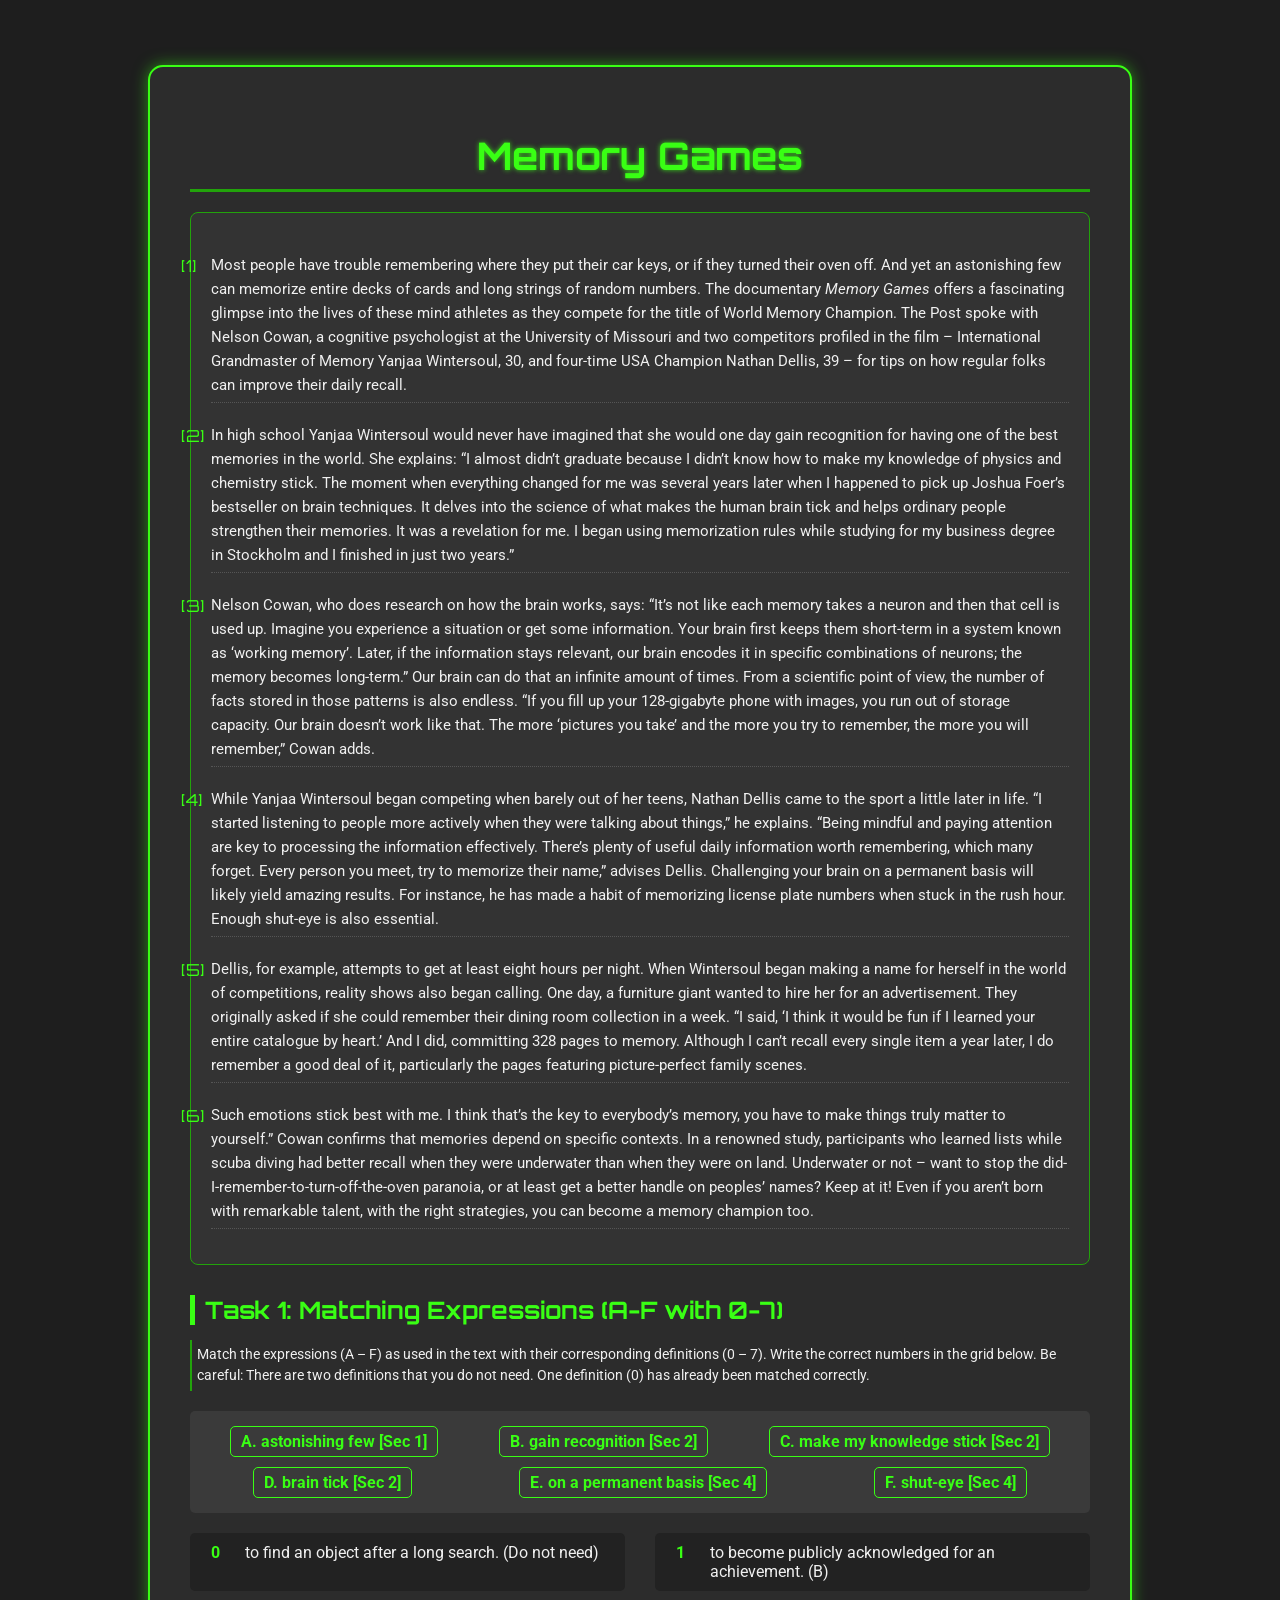
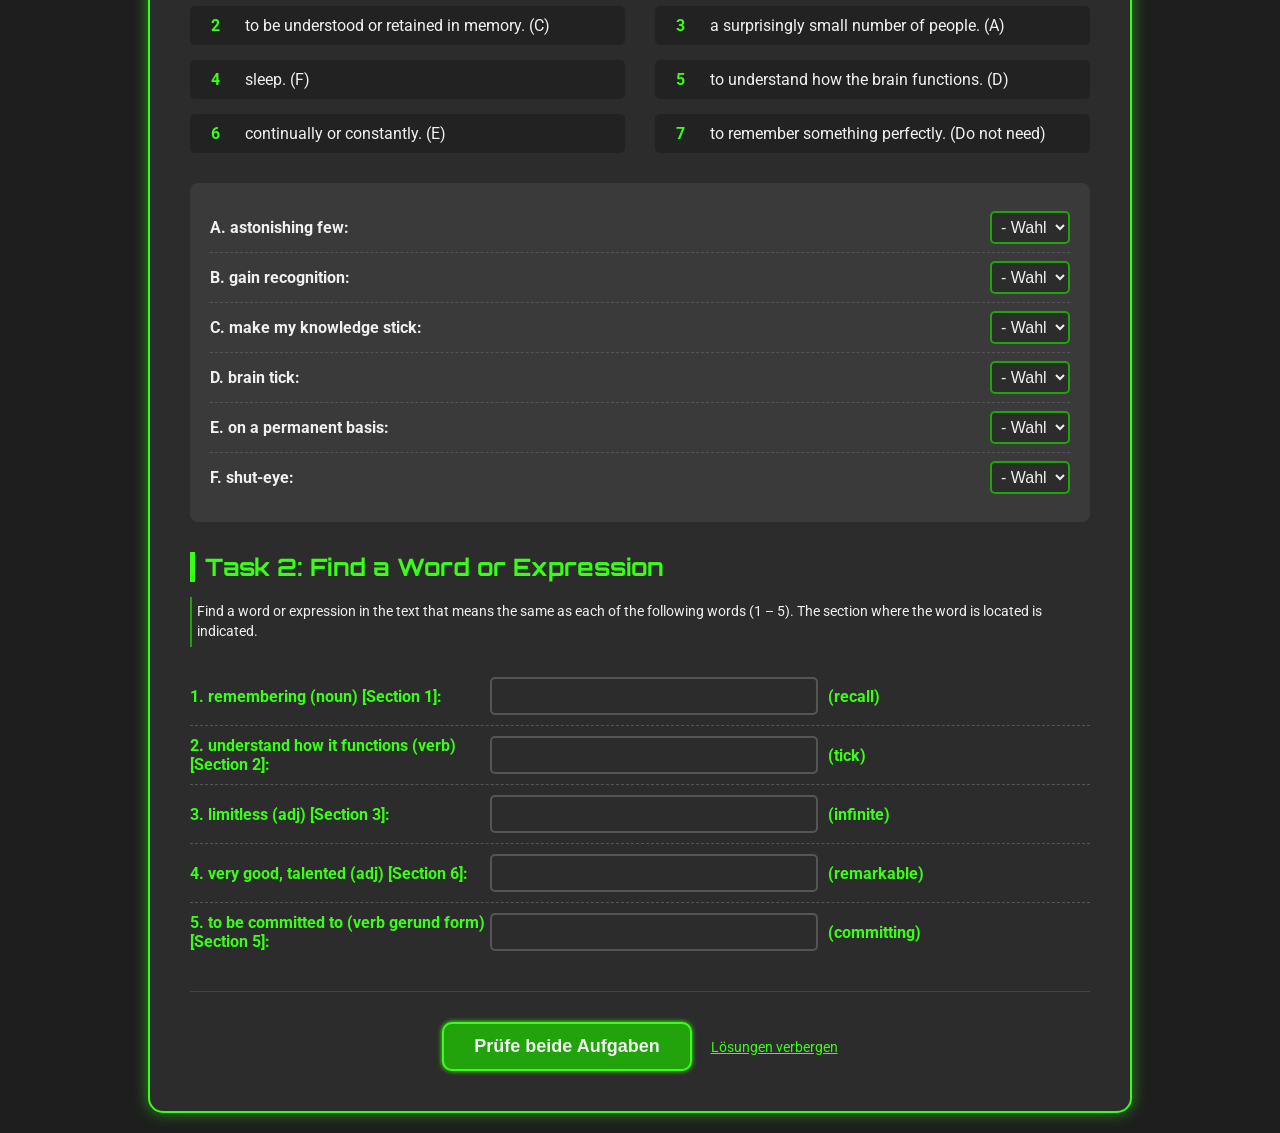
==== commit 82083d8a: "Update expressions1.html" ====
--- a/expressions1.html
+++ b/expressions1.html
@@ -50,7 +50,7 @@
 
         .title {
             font-family: var(--font-display);
-            font-size: 32px;
+            font-size: 38px;
             font-weight: 700;
             color: var(--color-primary);
             margin-bottom: 20px;
@@ -71,6 +71,23 @@
             background-color: #333;
         }
         
+        .text-section p {
+            margin-top: 1em;
+            margin-bottom: 1em;
+            padding: 5px 0;
+            border-bottom: 1px dotted #555;
+            position: relative;
+        }
+        
+        .section-marker {
+            position: absolute;
+            left: -30px;
+            top: 5px;
+            font-family: var(--font-display);
+            color: var(--color-primary);
+            font-size: 1.1em;
+        }
+
         .task-title {
             font-family: var(--font-display);
             color: var(--color-primary);
@@ -80,36 +97,85 @@
             border-left: 5px solid var(--color-primary);
             padding-left: 10px;
         }
+        
+        .instructions {
+            margin-bottom: 20px;
+            line-height: 1.4;
+            padding: 5px;
+            border-left: 2px solid var(--color-secondary);
+            font-size: 0.9em;
+        }
 
         /* --- TASK 1: MATCHING STYLING --- */
-        .matching-grid {
+        .expressions-list {
+            display: flex;
+            justify-content: space-around;
+            flex-wrap: wrap;
+            margin-bottom: 20px;
+            padding: 10px;
+            background-color: #3a3a3a;
+            border-radius: 5px;
+        }
+        
+        .expression-item {
+            padding: 5px 10px;
+            margin: 5px;
+            border: 1px solid var(--color-primary);
+            border-radius: 5px;
+            font-weight: bold;
+            color: var(--color-primary);
+        }
+        
+        .definitions-grid {
             display: grid;
-            grid-template-columns: 1fr 1fr;
-            gap: 20px 40px;
-            margin-bottom: 20px;
-        }
-
-        .matching-pair {
+            grid-template-columns: repeat(auto-fit, minmax(400px, 1fr));
+            gap: 15px 30px;
+            margin-bottom: 30px;
+        }
+        
+        .definition-item {
             display: flex;
-            align-items: center;
+            align-items: flex-start;
             padding: 10px;
-            border: 1px dashed #555;
+            background-color: #222;
             border-radius: 5px;
         }
-
-        .expression, .definition {
+        
+        .def-number {
             font-weight: bold;
             color: var(--color-primary);
-            width: 40px;
+            width: 30px;
             flex-shrink: 0;
             margin-right: 15px;
             text-align: center;
         }
         
-        .definition-text {
+        .matching-area {
+            background-color: #3a3a3a;
+            padding: 20px;
+            border-radius: 8px;
+            margin-bottom: 20px;
+        }
+
+        .matching-row {
+            display: flex;
+            justify-content: space-between;
+            align-items: center;
+            padding: 8px 0;
+            border-bottom: 1px dashed #555;
+        }
+        
+        .matching-row:last-child {
+            border-bottom: none;
+        }
+
+        .matching-label {
+            font-weight: bold;
             color: var(--color-text);
-        }
-
+            display: flex;
+            align-items: center;
+        }
+        
         .matching-select {
             padding: 5px;
             border-radius: 5px;
@@ -117,7 +183,7 @@
             background-color: var(--color-card);
             color: var(--color-text);
             font-size: 1em;
-            width: 100px;
+            width: 80px;
             text-align: center;
         }
         
@@ -141,7 +207,7 @@
         .target-word {
             font-weight: bold;
             color: var(--color-primary);
-            width: 150px;
+            width: 300px; /* Breiter, um den Kontext zu fassen */
             flex-shrink: 0;
         }
         
@@ -230,59 +296,68 @@
 <body>
     
     <div class="main-container">
-        <h1 class="title">Memory Games: Reading Comprehension</h1>
+        <h1 class="title">Memory Games</h1>
 
         <div class="text-section">
-            <h3>Text: Memory Games</h3>
-            <p>Most people have trouble remembering where they put their car keys, or if they turned their oven off. And yet an **astonishing few** can memorize entire decks of cards and long strings of random numbers. The documentary <em>Memory Games</em> offers a fascinating glimpse into the lives of these mind athletes as they compete for the title of World Memory Champion. [1] The Post spoke with Nelson Cowan, a cognitive psychologist at the University of Missouri and two competitors profiled in the film – International Grandmaster of Memory Yanjaa Wintersoul, 30, and four-time USA Champion Nathan Dellis, 39 – for tips on how regular folks can improve their daily **recall**.</p>
-            <p>In high school Yanjaa Wintersoul would never have imagined that she would one day **gain recognition** for having one of the best memories in the world. She explains: “I almost didn’t graduate because I didn’t know how to **make my knowledge stick**. [2] The moment when everything changed for me was several years later when I happened to pick up Joshua Foer’s bestseller on brain techniques. It delves into the science of what makes the human **brain tick** and helps ordinary people strengthen their memories. It was a revelation for me. I began using memorization rules while studying for my business degree in Stockholm and I finished in just two years.”</p>
-            <p>Nelson Cowan, who does research on how the brain works, says: “It’s not like each memory takes a neuron and then that cell is used up. Imagine you experience a situation or get some information. Your brain first keeps them short-term in a system known as ‘working memory’. [3] Later, if the information stays relevant, our brain encodes it in specific combinations of neurons; the memory becomes long-term.” Our brain can do that an infinite amount of times. From a scientific point of view, the number of facts stored in those patterns is also endless. “If you fill up your 128-gigabyte phone with images, you run out of storage capacity. Our brain doesn’t work like that. [4] The more ‘pictures you take’ and the more you try to remember, the more you will remember,” Cowan adds.</p>
-            <p>While Yanjaa Wintersoul began competing when barely out of her teens, Nathan Dellis came to the sport a little later in life. [5] “I started listening to people more actively when they were talking about things,” he explains. “Being mindful and paying attention are key to processing the information effectively. There’s plenty of useful daily information worth remembering, which many forget. Every person you meet, try to memorize their name,” advises Dellis. Challenging your brain **on a permanent basis** will likely **yield** amazing results. For instance, he has made a habit of memorizing license plate numbers when stuck in the rush hour. Enough **shut-eye** is also essential. [6] Dellis, for example, attempts to get at least eight hours per night.</p>
-            <p>When Wintersoul began making a name for herself in the world of competitions, reality shows also began calling. One day, a furniture giant wanted to hire her for an advertisement. They originally asked if she could remember their dining room collection in a week. “I said, ‘I think it would be fun if I learned your entire catalogue by heart.’ And I did, committing 328 pages to memory. Although I can’t recall every **single item** a year later, I do remember a good deal of it, particularly the pages featuring picture-perfect family scenes. [7] Such emotions stick best with me. I think that’s the key to everybody’s memory, you have to make things truly matter to yourself.”</p>
-            <p>Cowan confirms that memories depend on specific contexts. In a renowned study, participants who learned lists while scuba diving had better recall when they were underwater than when they were on land. Underwater or not – want to stop the did-I-remember-to-turn-off-the-oven paranoia, or at least **get a better handle on** peoples’ names? Keep at it! Even if you aren’t born with **remarkable talent**, with the right strategies, you can become a memory champion too.</p>
+            <p><span class="section-marker">[1]</span> Most people have trouble remembering where they put their car keys, or if they turned their oven off. And yet an astonishing few can memorize entire decks of cards and long strings of random numbers. The documentary <em>Memory Games</em> offers a fascinating glimpse into the lives of these mind athletes as they compete for the title of World Memory Champion. The Post spoke with Nelson Cowan, a cognitive psychologist at the University of Missouri and two competitors profiled in the film – International Grandmaster of Memory Yanjaa Wintersoul, 30, and four-time USA Champion Nathan Dellis, 39 – for tips on how regular folks can improve their daily recall.</p>
+            <p><span class="section-marker">[2]</span> In high school Yanjaa Wintersoul would never have imagined that she would one day gain recognition for having one of the best memories in the world. She explains: “I almost didn’t graduate because I didn’t know how to make my knowledge of physics and chemistry stick. The moment when everything changed for me was several years later when I happened to pick up Joshua Foer’s bestseller on brain techniques. It delves into the science of what makes the human brain tick and helps ordinary people strengthen their memories. It was a revelation for me. I began using memorization rules while studying for my business degree in Stockholm and I finished in just two years.”</p>
+            <p><span class="section-marker">[3]</span> Nelson Cowan, who does research on how the brain works, says: “It’s not like each memory takes a neuron and then that cell is used up. Imagine you experience a situation or get some information. Your brain first keeps them short-term in a system known as ‘working memory’. Later, if the information stays relevant, our brain encodes it in specific combinations of neurons; the memory becomes long-term.” Our brain can do that an infinite amount of times. From a scientific point of view, the number of facts stored in those patterns is also endless. “If you fill up your 128-gigabyte phone with images, you run out of storage capacity. Our brain doesn’t work like that. The more ‘pictures you take’ and the more you try to remember, the more you will remember,” Cowan adds.</p>
+            <p><span class="section-marker">[4]</span> While Yanjaa Wintersoul began competing when barely out of her teens, Nathan Dellis came to the sport a little later in life. “I started listening to people more actively when they were talking about things,” he explains. “Being mindful and paying attention are key to processing the information effectively. There’s plenty of useful daily information worth remembering, which many forget. Every person you meet, try to memorize their name,” advises Dellis. Challenging your brain on a permanent basis will likely yield amazing results. For instance, he has made a habit of memorizing license plate numbers when stuck in the rush hour. Enough shut-eye is also essential.</p>
+            <p><span class="section-marker">[5]</span> Dellis, for example, attempts to get at least eight hours per night. When Wintersoul began making a name for herself in the world of competitions, reality shows also began calling. One day, a furniture giant wanted to hire her for an advertisement. They originally asked if she could remember their dining room collection in a week. “I said, ‘I think it would be fun if I learned your entire catalogue by heart.’ And I did, committing 328 pages to memory. Although I can’t recall every single item a year later, I do remember a good deal of it, particularly the pages featuring picture-perfect family scenes.</p>
+            <p><span class="section-marker">[6]</span> Such emotions stick best with me. I think that’s the key to everybody’s memory, you have to make things truly matter to yourself.” Cowan confirms that memories depend on specific contexts. In a renowned study, participants who learned lists while scuba diving had better recall when they were underwater than when they were on land. Underwater or not – want to stop the did-I-remember-to-turn-off-the-oven paranoia, or at least get a better handle on peoples’ names? Keep at it! Even if you aren’t born with remarkable talent, with the right strategies, you can become a memory champion too.</p>
         </div>
 
         <!-- TASK 1: MATCHING -->
         <div id="task1">
             <h2 class="task-title">Task 1: Matching Expressions (A-F with 0-7)</h2>
-            <p class="instructions">Match the expressions (A – F) as used in the text with their corresponding definitions (0 – 7). Write the correct numbers in the grid below. Be careful: There are two definitions that you do not need.</p>
+            <p class="instructions">Match the expressions (A – F) as used in the text with their corresponding definitions (0 – 7). Write the correct numbers in the grid below. Be careful: There are two definitions that you do not need. One definition (0) has already been matched correctly.</p>
             
-            <div class="matching-grid" id="matchingGrid">
-                <!-- Definitions (0-7) -->
-                <div class="definition"><span class="number">0</span>.</div> <div class="definition-text">to find an object after a long search. (Distractor)</div>
-                <div class="definition"><span class="number">1</span>.</div> <div class="definition-text">to become publicly acknowledged for an achievement. (B)</div>
-                <div class="definition"><span class="number">2</span>.</div> <div class="definition-text">to be understood or retained in memory. (C)</div>
-                <div class="definition"><span class="number">3</span>.</div> <div class="definition-text">a surprisingly small number of people. (A)</div>
-                <div class="definition"><span class="number">4</span>.</div> <div class="definition-text">sleep. (F)</div>
-                <div class="definition"><span class="number">5</span>.</div> <div class="definition-text">to understand how the brain functions. (D)</div>
-                <div class="definition"><span class="number">6</span>.</div> <div class="definition-text">continually or constantly. (E)</div>
-                <div class="definition"><span class="number">7</span>.</div> <div class="definition-text">to remember something perfectly. (Distractor)</div>
+            <!-- Expressions for Overview -->
+            <div class="expressions-list">
+                <span class="expression-item">A. astonishing few [Sec 1]</span>
+                <span class="expression-item">B. gain recognition [Sec 2]</span>
+                <span class="expression-item">C. make my knowledge stick [Sec 2]</span>
+                <span class="expression-item">D. brain tick [Sec 2]</span>
+                <span class="expression-item">E. on a permanent basis [Sec 4]</span>
+                <span class="expression-item">F. shut-eye [Sec 4]</span>
+            </div>
+
+            <!-- Definitions -->
+            <div class="definitions-grid">
+                <div class="definition-item"><span class="def-number">0</span> to find an object after a long search. (Do not need)</div>
+                <div class="definition-item"><span class="def-number">1</span> to become publicly acknowledged for an achievement. (B)</div>
+                <div class="definition-item"><span class="def-number">2</span> to be understood or retained in memory. (C)</div>
+                <div class="definition-item"><span class="def-number">3</span> a surprisingly small number of people. (A)</div>
+                <div class="definition-item"><span class="def-number">4</span> sleep. (F)</div>
+                <div class="definition-item"><span class="def-number">5</span> to understand how the brain functions. (D)</div>
+                <div class="definition-item"><span class="def-number">6</span> continually or constantly. (E)</div>
+                <div class="definition-item"><span class="def-number">7</span> to remember something perfectly. (Do not need)</div>
             </div>
             
-            <div class="matching-grid">
-                <!-- Expressions (A-F) with Selects -->
-                <div class="matching-pair">
-                    <span class="expression">A. astonishing few:</span>
+            <!-- Matching Area -->
+            <div class="matching-area">
+                <div class="matching-row">
+                    <span class="matching-label">A. astonishing few:</span>
                     <select id="match-A" class="matching-select"></select>
                 </div>
-                <div class="matching-pair">
-                    <span class="expression">B. gain recognition:</span>
+                <div class="matching-row">
+                    <span class="matching-label">B. gain recognition:</span>
                     <select id="match-B" class="matching-select"></select>
                 </div>
-                <div class="matching-pair">
-                    <span class="expression">C. make my knowledge stick:</span>
+                <div class="matching-row">
+                    <span class="matching-label">C. make my knowledge stick:</span>
                     <select id="match-C" class="matching-select"></select>
                 </div>
-                <div class="matching-pair">
-                    <span class="expression">D. brain tick:</span>
+                <div class="matching-row">
+                    <span class="matching-label">D. brain tick:</span>
                     <select id="match-D" class="matching-select"></select>
                 </div>
-                <div class="matching-pair">
-                    <span class="expression">E. on a permanent basis:</span>
+                <div class="matching-row">
+                    <span class="matching-label">E. on a permanent basis:</span>
                     <select id="match-E" class="matching-select"></select>
                 </div>
-                <div class="matching-pair">
-                    <span class="expression">F. shut-eye:</span>
+                <div class="matching-row">
+                    <span class="matching-label">F. shut-eye:</span>
                     <select id="match-F" class="matching-select"></select>
                 </div>
             </div>
@@ -291,7 +366,7 @@
         <!-- TASK 2: SYNONYM FINDING -->
         <div id="task2">
             <h2 class="task-title">Task 2: Find a Word or Expression</h2>
-            <p class="instructions">Find a word or expression in the text that means the same as each of the following words (1 – 5).</p>
+            <p class="instructions">Find a word or expression in the text that means the same as each of the following words (1 – 5). The section where the word is located is indicated.</p>
             
             <ul class="synonym-list" id="synonymList">
                 <!-- List items generated by JS -->
@@ -312,21 +387,21 @@
         
         // Task 1: Matching (Expression ID: Correct Definition Number)
         const matchingData = {
-            'A': 3, // astonishing few -> a surprisingly small number of people
-            'B': 1, // gain recognition -> to be publicly acknowledged for an achievement
-            'C': 2, // make my knowledge stick -> to be understood or retained in memory
-            'D': 5, // brain tick -> to understand how the brain functions
-            'E': 6, // on a permanent basis -> continually or constantly
-            'F': 4  // shut-eye -> sleep
+            'A': 3, // astonishing few -> 3. a surprisingly small number of people
+            'B': 1, // gain recognition -> 1. to become publicly acknowledged for an achievement
+            'C': 2, // make my knowledge stick -> 2. to be understood or retained in memory
+            'D': 5, // brain tick -> 5. to understand how the brain functions
+            'E': 6, // on a permanent basis -> 6. continually or constantly
+            'F': 4  // shut-eye -> 4. sleep
         };
         
         // Task 2: Synonym Finding (Target Word: Correct Synonym from text)
         const synonymData = [
-            { id: 1, target: "to remember", answer: "recall" },
-            { id: 2, target: "yield (results)", answer: "result" }, // Simplified for yield
-            { id: 3, target: "very impressive", answer: "astonishing" },
-            { id: 4, target: "single item", answer: "single item" }, // Phrase used
-            { id: 5, target: "to understand / control", answer: "get a better handle on" } // Phrase used
+            { id: 1, target: "remembering (noun)", context: "[Section 1]", answer: "recall" },
+            { id: 2, target: "understand how it functions (verb)", context: "[Section 2]", answer: "tick" }, 
+            { id: 3, target: "limitless (adj)", context: "[Section 3]", answer: "infinite" },
+            { id: 4, target: "very good, talented (adj)", context: "[Section 6]", answer: "remarkable" },
+            { id: 5, target: "to be committed to (verb gerund form)", context: "[Section 5]", answer: "committing" } 
         ];
 
         const definitionNumbers = [0, 1, 2, 3, 4, 5, 6, 7];
@@ -338,7 +413,8 @@
         function renderMatching() {
             const selects = document.querySelectorAll('.matching-select');
             selects.forEach(select => {
-                select.innerHTML = '<option value="">- Wählen -</option>' + 
+                // Füllt die Dropdowns von 0 bis 7
+                select.innerHTML = '<option value="">- Wahl -</option>' + 
                     definitionNumbers.map(num => `<option value="${num}">${num}</option>`).join('');
             });
         }
@@ -347,7 +423,7 @@
             const list = document.getElementById('synonymList');
             list.innerHTML = synonymData.map(item => `
                 <li class="synonym-item">
-                    <span class="target-word">${item.id}. ${item.target}:</span>
+                    <span class="target-word">${item.id}. ${item.target} ${item.context}:</span>
                     <input type="text" id="synonym-input-${item.id}" class="synonym-input" data-id="${item.id}">
                     <span id="synonym-solution-${item.id}" class="correct-answer">(${item.answer})</span>
                 </li>
@@ -360,7 +436,7 @@
         
         function normalizeInput(input) {
             // Trim, lower case, remove non-alphanumeric/whitespace
-            return input.trim().toLowerCase().replace(/[^a-z0-9\s-]/g, '');
+            return input.trim().toLowerCase().replace(/[.,!?'"]/g, '');
         }
 
         function checkTask1() {
@@ -373,7 +449,8 @@
                 const userAnswer = parseInt(selectElement.value);
                 const correctAnswer = matchingData[expression];
                 
-                selectElement.style.border = `2px solid ${selectElement.value ? '#555' : 'red'}`;
+                // Styling zurücksetzen
+                selectElement.style.border = `2px solid var(--color-secondary)`;
 
                 if (userAnswer === correctAnswer) {
                     correctCount++;
@@ -394,6 +471,7 @@
                 const userAnswer = normalizeInput(inputElement.value);
                 const correctAnswer = normalizeInput(item.answer);
                 
+                // Styling zurücksetzen
                 inputElement.style.border = `2px solid #555`;
 
                 if (userAnswer === correctAnswer) {
@@ -455,7 +533,7 @@
         window.onload = () => {
              renderMatching();
              renderSynonyms();
-             toggleSolutions(); // Versteckt Lösungen beim Start
+             toggleSolutions(true); // Versteckt Lösungen beim Start
         }
     </script>
 </body>
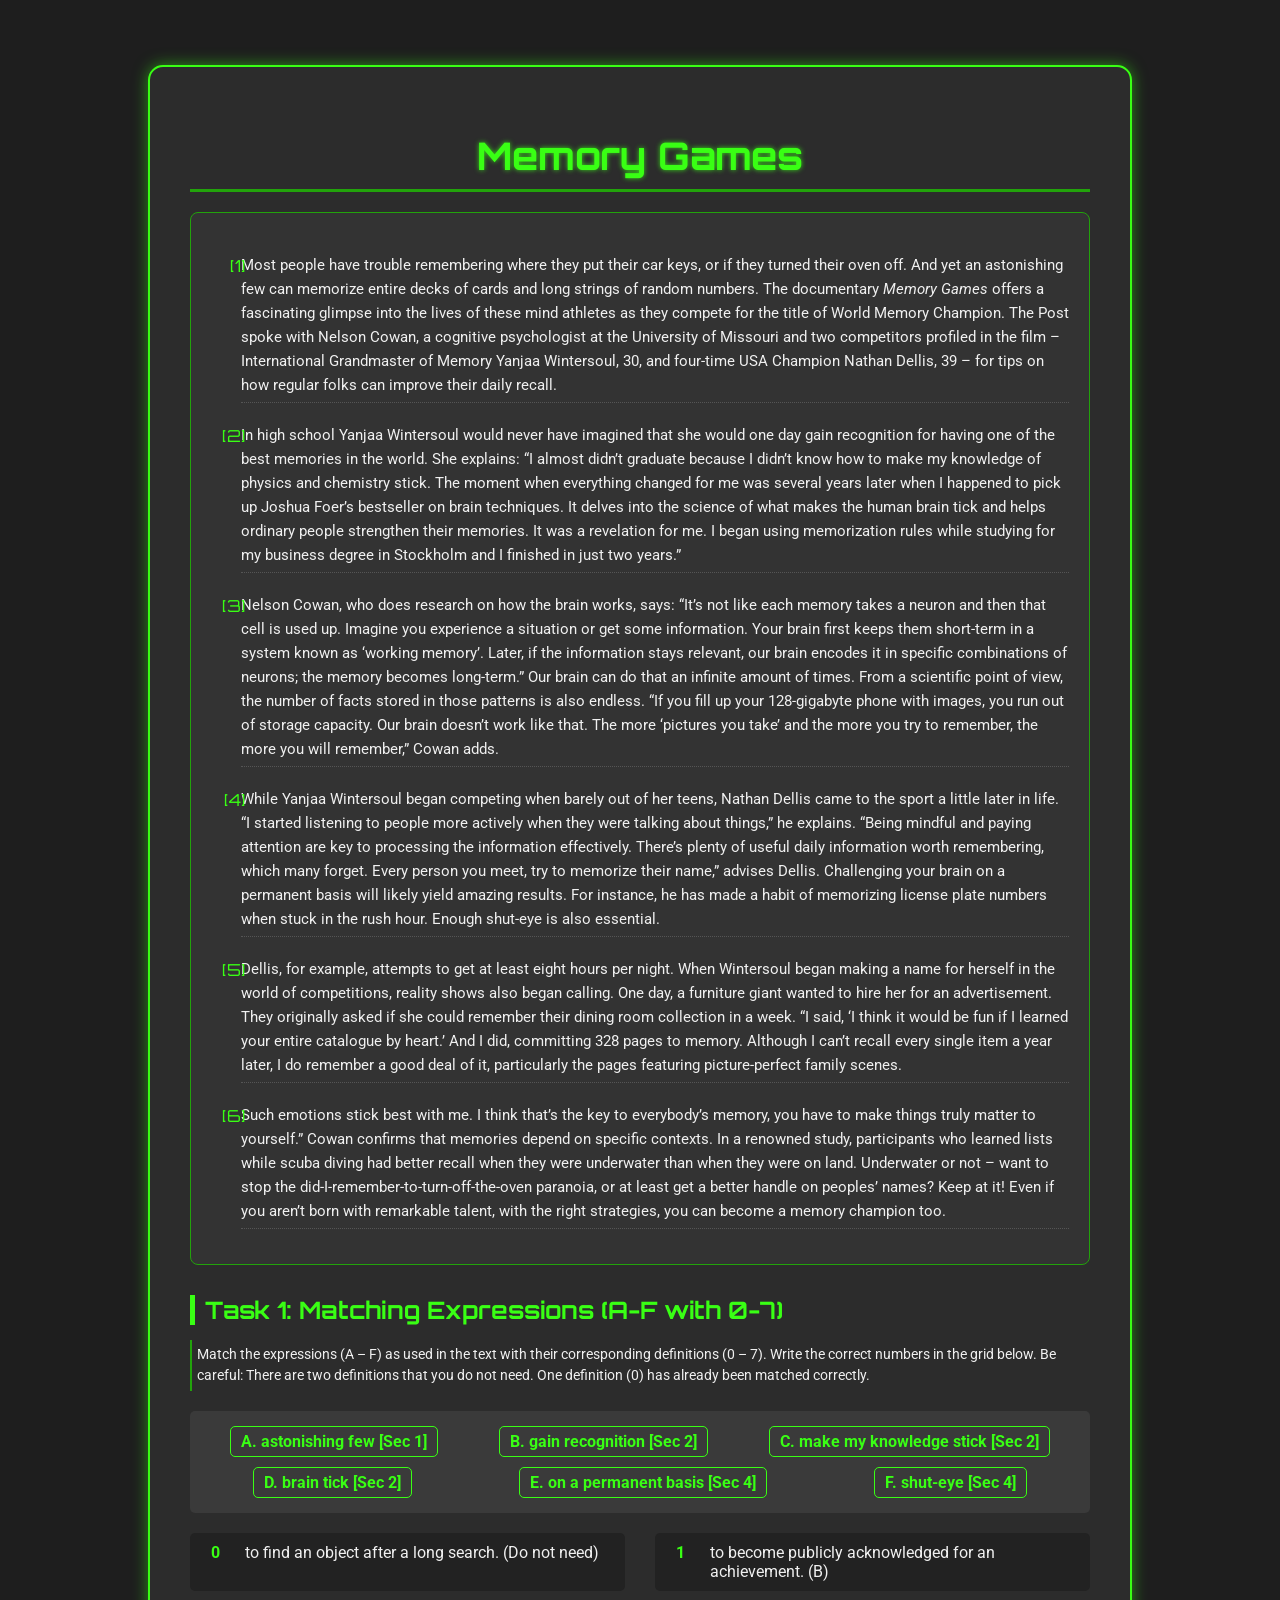
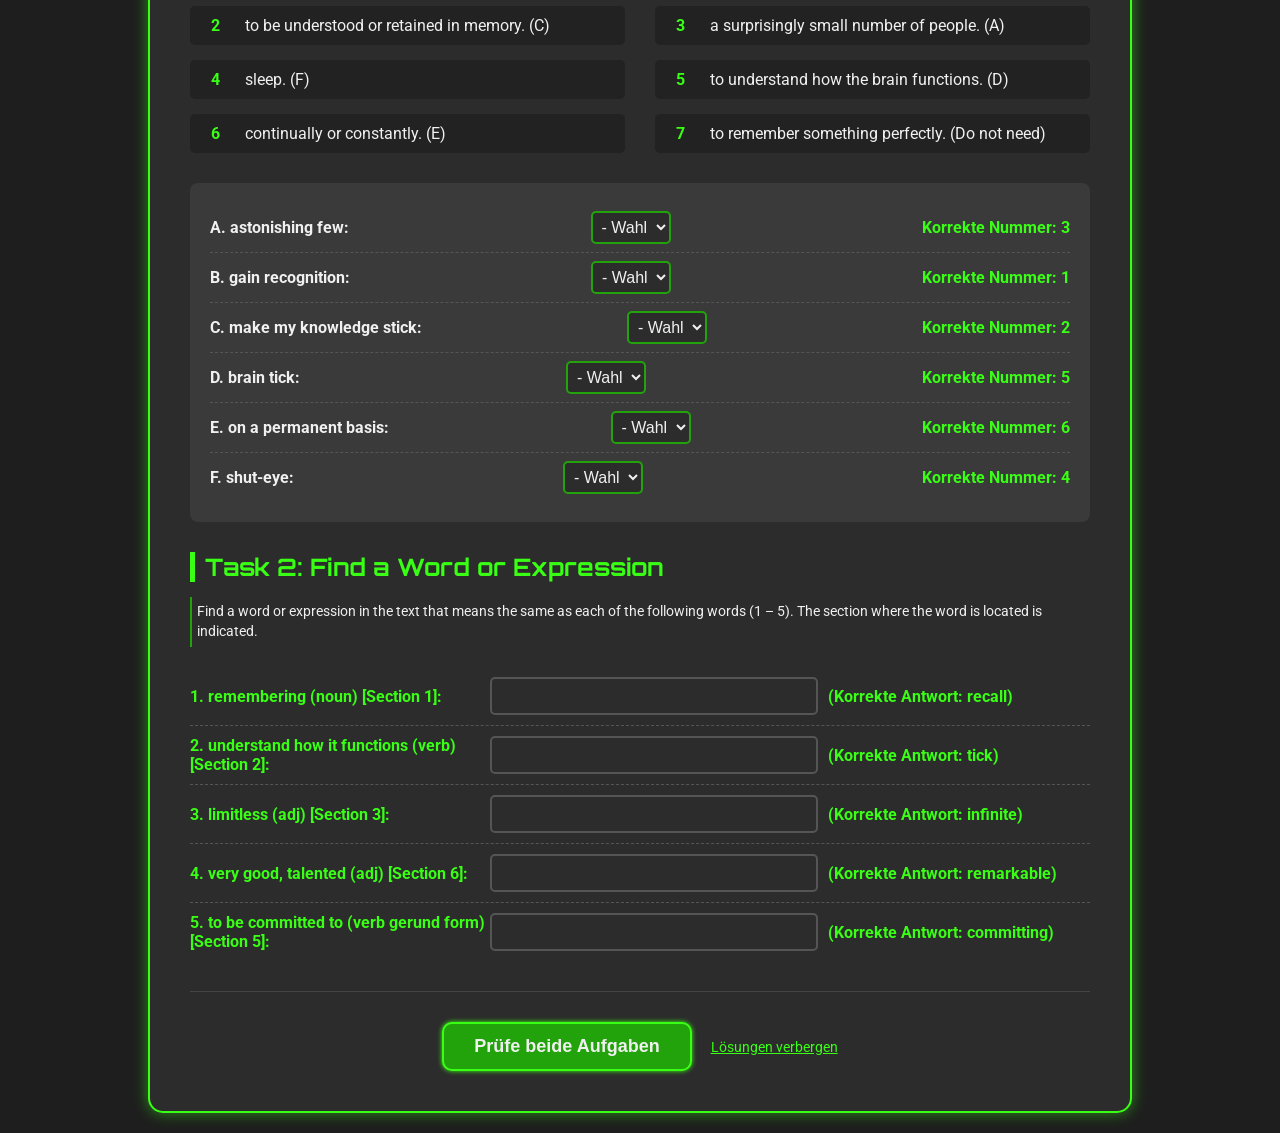
==== commit 17253f1f: "Update expressions1.html" ====
--- a/expressions1.html
+++ b/expressions1.html
@@ -63,12 +63,13 @@
         /* TEXT AREA STYLING */
         .text-section {
             border: 1px solid var(--color-secondary);
-            padding: 20px;
             border-radius: 8px;
             margin-bottom: 30px;
             line-height: 1.6;
             font-size: 15px;
             background-color: #333;
+            padding: 20px 20px 20px 50px; /* Mehr Platz links für Marker */
+            position: relative; /* Wichtig für die absoluten Marker */
         }
         
         .text-section p {
@@ -79,13 +80,16 @@
             position: relative;
         }
         
+        /* Der Marker steht nun im Padding des .text-section Containers */
         .section-marker {
             position: absolute;
-            left: -30px;
+            left: -35px; /* Position außerhalb des Absatzes, aber innerhalb des Container-Paddings */
             top: 5px;
             font-family: var(--font-display);
             color: var(--color-primary);
             font-size: 1.1em;
+            width: 40px;
+            text-align: right;
         }
 
         .task-title {
@@ -207,7 +211,7 @@
         .target-word {
             font-weight: bold;
             color: var(--color-primary);
-            width: 300px; /* Breiter, um den Kontext zu fassen */
+            width: 300px; 
             flex-shrink: 0;
         }
         
@@ -261,6 +265,7 @@
             padding: 15px;
             border-radius: 8px;
             border: 1px solid;
+            min-height: 60px; /* Für bessere Ästhetik */
         }
 
         .result-message.success {
@@ -339,26 +344,32 @@
                 <div class="matching-row">
                     <span class="matching-label">A. astonishing few:</span>
                     <select id="match-A" class="matching-select"></select>
+                    <span id="solution-A" class="correct-answer">Korrekte Nummer: 3</span>
                 </div>
                 <div class="matching-row">
                     <span class="matching-label">B. gain recognition:</span>
                     <select id="match-B" class="matching-select"></select>
+                    <span id="solution-B" class="correct-answer">Korrekte Nummer: 1</span>
                 </div>
                 <div class="matching-row">
                     <span class="matching-label">C. make my knowledge stick:</span>
                     <select id="match-C" class="matching-select"></select>
+                    <span id="solution-C" class="correct-answer">Korrekte Nummer: 2</span>
                 </div>
                 <div class="matching-row">
                     <span class="matching-label">D. brain tick:</span>
                     <select id="match-D" class="matching-select"></select>
+                    <span id="solution-D" class="correct-answer">Korrekte Nummer: 5</span>
                 </div>
                 <div class="matching-row">
                     <span class="matching-label">E. on a permanent basis:</span>
                     <select id="match-E" class="matching-select"></select>
+                    <span id="solution-E" class="correct-answer">Korrekte Nummer: 6</span>
                 </div>
                 <div class="matching-row">
                     <span class="matching-label">F. shut-eye:</span>
                     <select id="match-F" class="matching-select"></select>
+                    <span id="solution-F" class="correct-answer">Korrekte Nummer: 4</span>
                 </div>
             </div>
         </div>
@@ -387,15 +398,15 @@
         
         // Task 1: Matching (Expression ID: Correct Definition Number)
         const matchingData = {
-            'A': 3, // astonishing few -> 3. a surprisingly small number of people
-            'B': 1, // gain recognition -> 1. to become publicly acknowledged for an achievement
-            'C': 2, // make my knowledge stick -> 2. to be understood or retained in memory
-            'D': 5, // brain tick -> 5. to understand how the brain functions
-            'E': 6, // on a permanent basis -> 6. continually or constantly
-            'F': 4  // shut-eye -> 4. sleep
+            'A': 3, 
+            'B': 1, 
+            'C': 2, 
+            'D': 5, 
+            'E': 6, 
+            'F': 4  
         };
         
-        // Task 2: Synonym Finding (Target Word: Correct Synonym from text)
+        // Task 2: Synonym Finding (Target Word: Correct Synonym from text, Answer is stored in data attribute)
         const synonymData = [
             { id: 1, target: "remembering (noun)", context: "[Section 1]", answer: "recall" },
             { id: 2, target: "understand how it functions (verb)", context: "[Section 2]", answer: "tick" }, 
@@ -421,22 +432,39 @@
 
         function renderSynonyms() {
             const list = document.getElementById('synonymList');
+            // NEU: Die Lösung wird im data-attribute gespeichert, nicht im sichtbaren span.
             list.innerHTML = synonymData.map(item => `
                 <li class="synonym-item">
                     <span class="target-word">${item.id}. ${item.target} ${item.context}:</span>
-                    <input type="text" id="synonym-input-${item.id}" class="synonym-input" data-id="${item.id}">
-                    <span id="synonym-solution-${item.id}" class="correct-answer">(${item.answer})</span>
+                    <input type="text" id="synonym-input-${item.id}" class="synonym-input" data-id="${item.id}" data-answer="${item.answer}">
+                    <span id="synonym-solution-${item.id}" class="correct-answer"></span>
                 </li>
             `).join('');
         }
-
+        
         // #######################################################
         // 3. LOGIK UND PRÜFUNG
         // #######################################################
         
         function normalizeInput(input) {
-            // Trim, lower case, remove non-alphanumeric/whitespace
+            // Trim, lower case, remove punctuation
             return input.trim().toLowerCase().replace(/[.,!?'"]/g, '');
+        }
+
+        function generateFeedback(percentage) {
+            const totalTasks = synonymData.length + Object.keys(matchingData).length;
+
+            if (percentage === 100) {
+                return `Fantastisch! Alle ${totalTasks} Antworten sind korrekt! Deine Beherrschung des Wortschatzes ist beeindruckend.`;
+            } else if (percentage >= 80) {
+                return "Sehr gut! Du hast einen Großteil der Aufgaben richtig gelöst. Nur noch kleine Details müssen gefestigt werden.";
+            } else if (percentage >= 60) {
+                return "Gut gemacht! Du bist auf dem richtigen Weg. Gehe die fehlerhaften Aufgaben noch einmal durch und schaue dir die Lösungen an.";
+            } else if (percentage >= 40) {
+                return "Motivierendes Ergebnis. Die Grundlagen sind da, aber konzentriere dich jetzt auf die spezifischen Vokabeln im Text. Nutze die Lösungen zum Lernen!";
+            } else {
+                return "Gib nicht auf! Das ist eine schwierige Aufgabe. Nutze die Lösungen, um zu lernen, und versuche es dann erneut. Jeder fängt klein an.";
+            }
         }
 
         function checkTask1() {
@@ -449,7 +477,6 @@
                 const userAnswer = parseInt(selectElement.value);
                 const correctAnswer = matchingData[expression];
                 
-                // Styling zurücksetzen
                 selectElement.style.border = `2px solid var(--color-secondary)`;
 
                 if (userAnswer === correctAnswer) {
@@ -471,7 +498,6 @@
                 const userAnswer = normalizeInput(inputElement.value);
                 const correctAnswer = normalizeInput(item.answer);
                 
-                // Styling zurücksetzen
                 inputElement.style.border = `2px solid #555`;
 
                 if (userAnswer === correctAnswer) {
@@ -491,36 +517,55 @@
             
             const totalCorrect = result1.correct + result2.correct;
             const totalTasks = result1.total + result2.total;
+            const scorePercentage = (totalCorrect / totalTasks) * 100;
             
             const resultMessage = document.getElementById('resultMessage');
             resultMessage.style.display = 'block';
 
             let messageContent = `
-                Ergebnis: ${totalCorrect} von ${totalTasks} korrekt.<br>
-                ${result1.name}: ${result1.correct}/${result1.total}<br>
-                ${result2.name}: ${result2.correct}/${result2.total}
+                ${generateFeedback(scorePercentage)}<br><br>
+                **Detailergebnis:** ${totalCorrect} von ${totalTasks} (${scorePercentage.toFixed(0)}%) korrekt.<br>
+                ${result1.name}: ${result1.correct}/${result1.total} | ${result2.name}: ${result2.correct}/${result2.total}
             `;
-
+            
+            // Setzt das passende CSS für Erfolg oder Misserfolg
             if (totalCorrect === totalTasks) {
                 resultMessage.className = 'result-message success';
-                resultMessage.innerHTML = `<strong>Fantastisch! Alle ${totalTasks} Antworten sind korrekt!</strong>`;
             } else {
                 resultMessage.className = 'result-message failure';
-                resultMessage.innerHTML = `<strong>Ergebnis: Fehler gefunden.</strong><br>${messageContent}`;
             }
+            
+            resultMessage.innerHTML = messageContent.replace(/\*\*(.*?)\*\*/g, '<strong>$1</strong>'); // Markdown für Fettdruck
+
         }
         
         function toggleSolutions() {
-            const solutionSpans = document.querySelectorAll('.correct-answer');
+            // Task 1 Lösungen
+            const solutionSpansT1 = document.querySelectorAll('.matching-area .correct-answer');
+            // Task 2 Lösungen
+            const inputElementsT2 = document.querySelectorAll('.synonym-input');
+            const solutionSpansT2 = document.querySelectorAll('#task2 .correct-answer');
+            
             const button = document.getElementById('solutionButton');
             
-            let isHidden = solutionSpans.length > 0 && (solutionSpans[0].style.display === 'none' || solutionSpans[0].style.display === '');
+            // Prüft, ob Lösungen aktuell versteckt sind
+            let isHidden = solutionSpansT1.length > 0 && (solutionSpansT1[0].style.display === 'none' || solutionSpansT1[0].style.display === '');
 
             if (isHidden) {
-                solutionSpans.forEach(span => span.style.display = 'inline-block');
+                // Anzeigen der Lösungen
+                solutionSpansT1.forEach(span => span.style.display = 'inline-block');
+                
+                inputElementsT2.forEach((input, index) => {
+                    const answer = input.getAttribute('data-answer');
+                    solutionSpansT2[index].textContent = `(Korrekte Antwort: ${answer})`;
+                    solutionSpansT2[index].style.display = 'inline-block';
+                });
+                
                 button.textContent = 'Lösungen verbergen';
             } else {
-                solutionSpans.forEach(span => span.style.display = 'none');
+                // Verstecken der Lösungen
+                solutionSpansT1.forEach(span => span.style.display = 'none');
+                solutionSpansT2.forEach(span => span.style.display = 'none');
                 button.textContent = 'Lösungen anzeigen';
             }
         }
@@ -533,7 +578,10 @@
         window.onload = () => {
              renderMatching();
              renderSynonyms();
-             toggleSolutions(true); // Versteckt Lösungen beim Start
+             // Beim Start sicherstellen, dass die Lösungen verborgen sind
+             // (Obwohl sie jetzt nicht mehr in der HTML-Struktur sichtbar sind, falls CSS nicht geladen wurde)
+             // Wir rufen toggleSolutions() auf, um den Button-Text korrekt zu setzen.
+             toggleSolutions(); 
         }
     </script>
 </body>
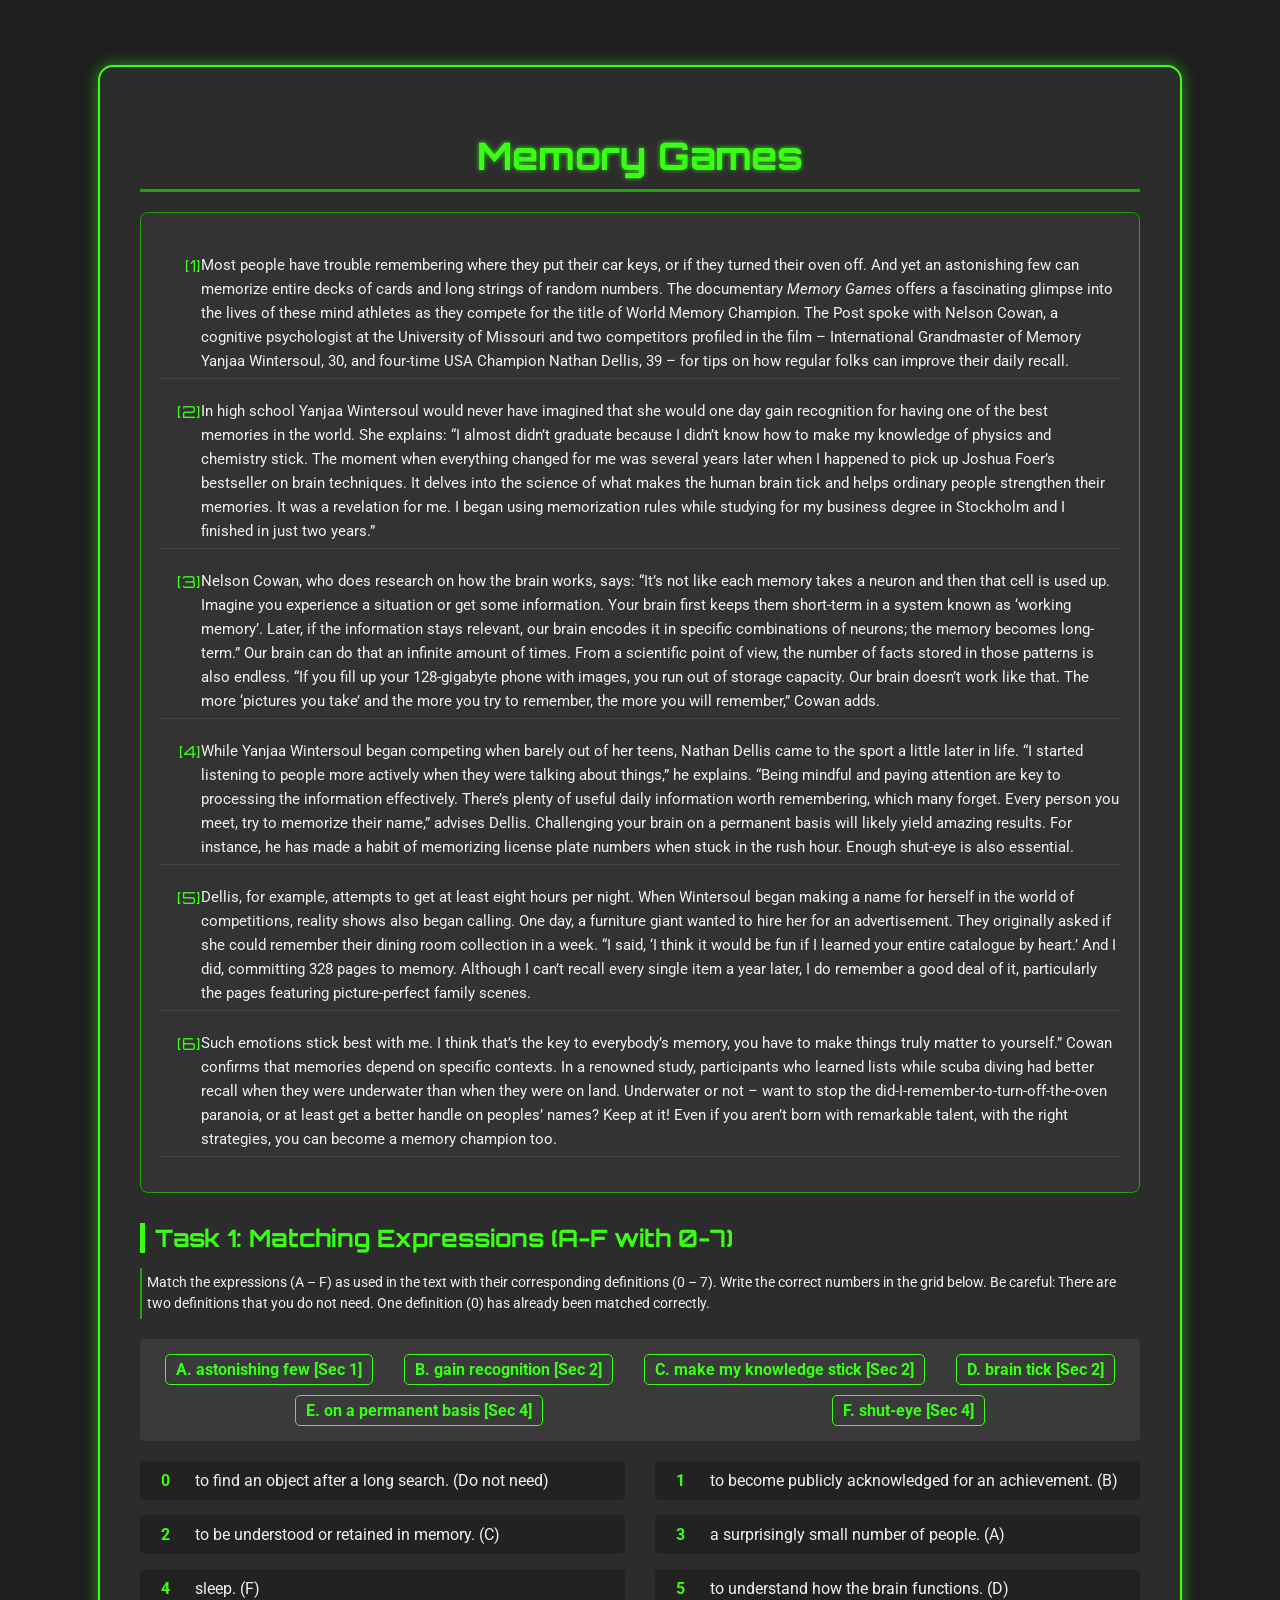
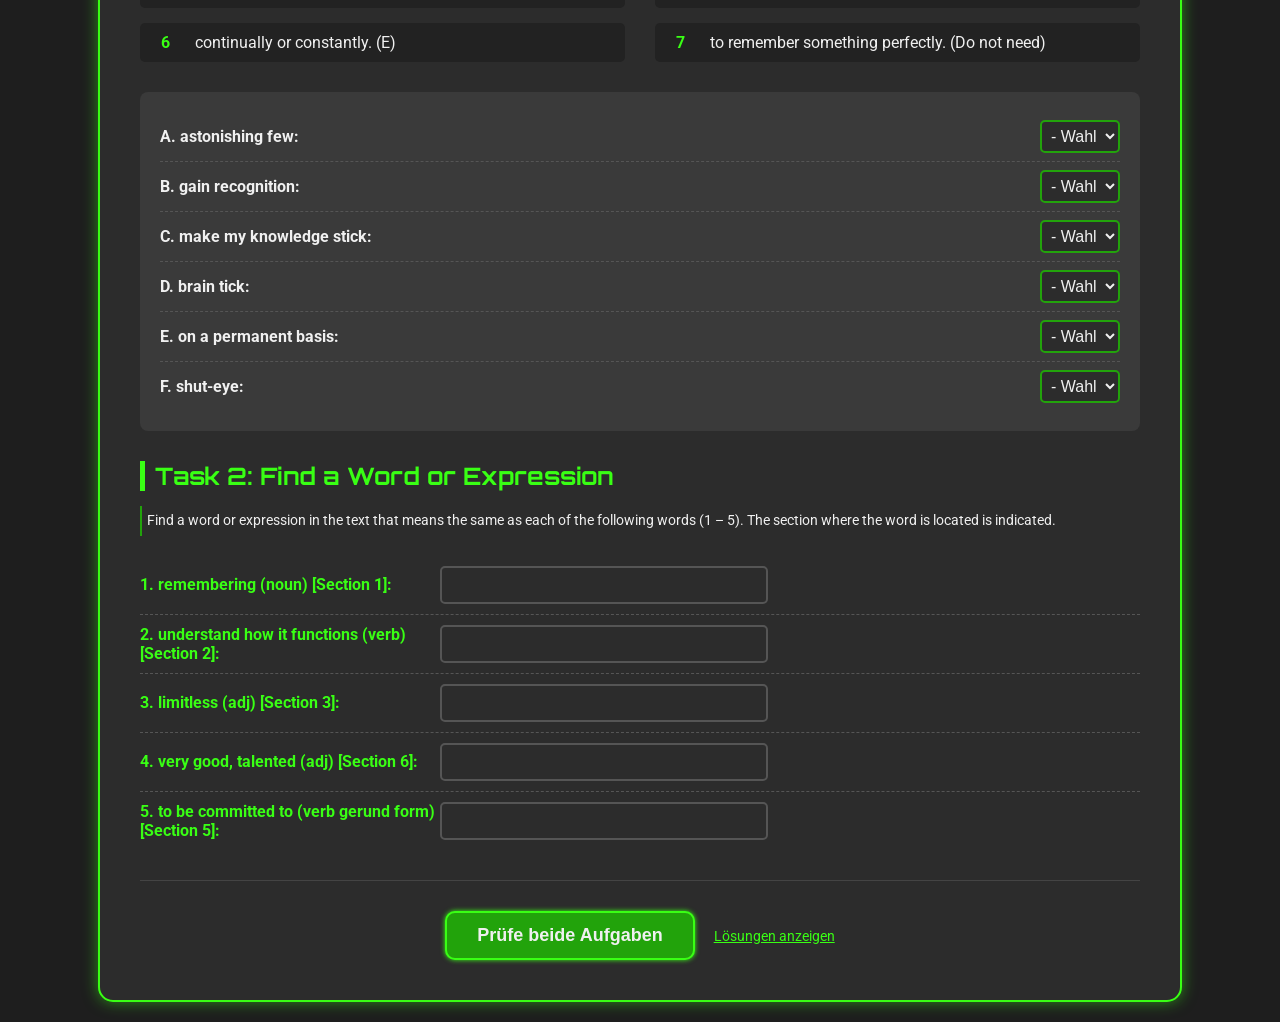
==== commit d092dc85: "Update expressions1.html" ====
--- a/expressions1.html
+++ b/expressions1.html
@@ -42,7 +42,7 @@
             border-radius: 15px;
             padding: 40px;
             box-shadow: var(--shadow);
-            max-width: 900px;
+            max-width: 1000px; /* GEÄNDERT: Etwas breiter für bessere Lesbarkeit auf großen Bildschirmen */
             width: 95%;
             margin-top: 5vh;
             border: 2px solid var(--color-primary);
@@ -68,22 +68,22 @@
             line-height: 1.6;
             font-size: 15px;
             background-color: #333;
-            padding: 20px 20px 20px 50px; /* Mehr Platz links für Marker */
-            position: relative; /* Wichtig für die absoluten Marker */
+            padding: 20px; 
+            position: relative; 
         }
         
         .text-section p {
             margin-top: 1em;
             margin-bottom: 1em;
-            padding: 5px 0;
+            padding: 5px 0 5px 40px; /* GEÄNDERT: Linkes Padding für Marker-Platz */
             border-bottom: 1px dotted #555;
             position: relative;
         }
         
-        /* Der Marker steht nun im Padding des .text-section Containers */
+        /* Der Marker wird jetzt in den Freiraum links positioniert */
         .section-marker {
             position: absolute;
-            left: -35px; /* Position außerhalb des Absatzes, aber innerhalb des Container-Paddings */
+            left: 0; /* GEÄNDERT: Positioniert links im Padding-Bereich des P-Elements */
             top: 5px;
             font-family: var(--font-display);
             color: var(--color-primary);
@@ -265,7 +265,7 @@
             padding: 15px;
             border-radius: 8px;
             border: 1px solid;
-            min-height: 60px; /* Für bessere Ästhetik */
+            min-height: 60px; 
         }
 
         .result-message.success {
@@ -280,12 +280,12 @@
             border-color: var(--color-error);
         }
 
-        /* LÖSUNGSANZEIGE */
+        /* LÖSUNGSANZEIGE - STANDARDMÄSSIG VERSTECKT */
         .correct-answer {
             color: var(--color-success);
             font-weight: bold;
             margin-left: 10px;
-            display: none;
+            display: none; /* GEÄNDERT: Standardmäßig versteckt */
         }
         
         .show-solution {
@@ -304,6 +304,7 @@
         <h1 class="title">Memory Games</h1>
 
         <div class="text-section">
+            <!-- HINWEIS: Die span-Elemente für die Marker MÜSSEN direkt am Anfang des p-Tags stehen -->
             <p><span class="section-marker">[1]</span> Most people have trouble remembering where they put their car keys, or if they turned their oven off. And yet an astonishing few can memorize entire decks of cards and long strings of random numbers. The documentary <em>Memory Games</em> offers a fascinating glimpse into the lives of these mind athletes as they compete for the title of World Memory Champion. The Post spoke with Nelson Cowan, a cognitive psychologist at the University of Missouri and two competitors profiled in the film – International Grandmaster of Memory Yanjaa Wintersoul, 30, and four-time USA Champion Nathan Dellis, 39 – for tips on how regular folks can improve their daily recall.</p>
             <p><span class="section-marker">[2]</span> In high school Yanjaa Wintersoul would never have imagined that she would one day gain recognition for having one of the best memories in the world. She explains: “I almost didn’t graduate because I didn’t know how to make my knowledge of physics and chemistry stick. The moment when everything changed for me was several years later when I happened to pick up Joshua Foer’s bestseller on brain techniques. It delves into the science of what makes the human brain tick and helps ordinary people strengthen their memories. It was a revelation for me. I began using memorization rules while studying for my business degree in Stockholm and I finished in just two years.”</p>
             <p><span class="section-marker">[3]</span> Nelson Cowan, who does research on how the brain works, says: “It’s not like each memory takes a neuron and then that cell is used up. Imagine you experience a situation or get some information. Your brain first keeps them short-term in a system known as ‘working memory’. Later, if the information stays relevant, our brain encodes it in specific combinations of neurons; the memory becomes long-term.” Our brain can do that an infinite amount of times. From a scientific point of view, the number of facts stored in those patterns is also endless. “If you fill up your 128-gigabyte phone with images, you run out of storage capacity. Our brain doesn’t work like that. The more ‘pictures you take’ and the more you try to remember, the more you will remember,” Cowan adds.</p>
@@ -432,7 +433,7 @@
 
         function renderSynonyms() {
             const list = document.getElementById('synonymList');
-            // NEU: Die Lösung wird im data-attribute gespeichert, nicht im sichtbaren span.
+            // Die Lösung wird im data-attribute gespeichert.
             list.innerHTML = synonymData.map(item => `
                 <li class="synonym-item">
                     <span class="target-word">${item.id}. ${item.target} ${item.context}:</span>
@@ -448,7 +449,7 @@
         
         function normalizeInput(input) {
             // Trim, lower case, remove punctuation
-            return input.trim().toLowerCase().replace(/[.,!?'"]/g, '');
+            return input.trim().toLowerCase().replace(/[.,!?'"\/]/g, ''); // Slash für (to) entfernen
         }
 
         function generateFeedback(percentage) {
@@ -500,6 +501,7 @@
                 
                 inputElement.style.border = `2px solid #555`;
 
+                // Die Lösung kann auch ohne Klammern eingegeben werden, aber die Prüfung muss streng sein
                 if (userAnswer === correctAnswer) {
                     correctCount++;
                     inputElement.style.border = `2px solid var(--color-success)`;
@@ -543,13 +545,13 @@
             // Task 1 Lösungen
             const solutionSpansT1 = document.querySelectorAll('.matching-area .correct-answer');
             // Task 2 Lösungen
+            const solutionSpansT2 = document.querySelectorAll('#task2 .correct-answer');
             const inputElementsT2 = document.querySelectorAll('.synonym-input');
-            const solutionSpansT2 = document.querySelectorAll('#task2 .correct-answer');
             
             const button = document.getElementById('solutionButton');
             
-            // Prüft, ob Lösungen aktuell versteckt sind
-            let isHidden = solutionSpansT1.length > 0 && (solutionSpansT1[0].style.display === 'none' || solutionSpansT1[0].style.display === '');
+            // Prüfen Sie den aktuellen Zustand basierend auf dem Button-Text, da die CSS-Anzeige nicht sichtbar ist.
+            const isHidden = button.textContent === 'Lösungen anzeigen';
 
             if (isHidden) {
                 // Anzeigen der Lösungen
@@ -563,7 +565,7 @@
                 
                 button.textContent = 'Lösungen verbergen';
             } else {
-                // Verstecken der Lösungen
+                // Verbergen der Lösungen
                 solutionSpansT1.forEach(span => span.style.display = 'none');
                 solutionSpansT2.forEach(span => span.style.display = 'none');
                 button.textContent = 'Lösungen anzeigen';
@@ -578,10 +580,8 @@
         window.onload = () => {
              renderMatching();
              renderSynonyms();
-             // Beim Start sicherstellen, dass die Lösungen verborgen sind
-             // (Obwohl sie jetzt nicht mehr in der HTML-Struktur sichtbar sind, falls CSS nicht geladen wurde)
-             // Wir rufen toggleSolutions() auf, um den Button-Text korrekt zu setzen.
-             toggleSolutions(); 
+             // WICHTIG: Die Lösungen sind jetzt standardmäßig per CSS verborgen. 
+             // Hier muss KEIN toggleSolutions() aufgerufen werden.
         }
     </script>
 </body>
